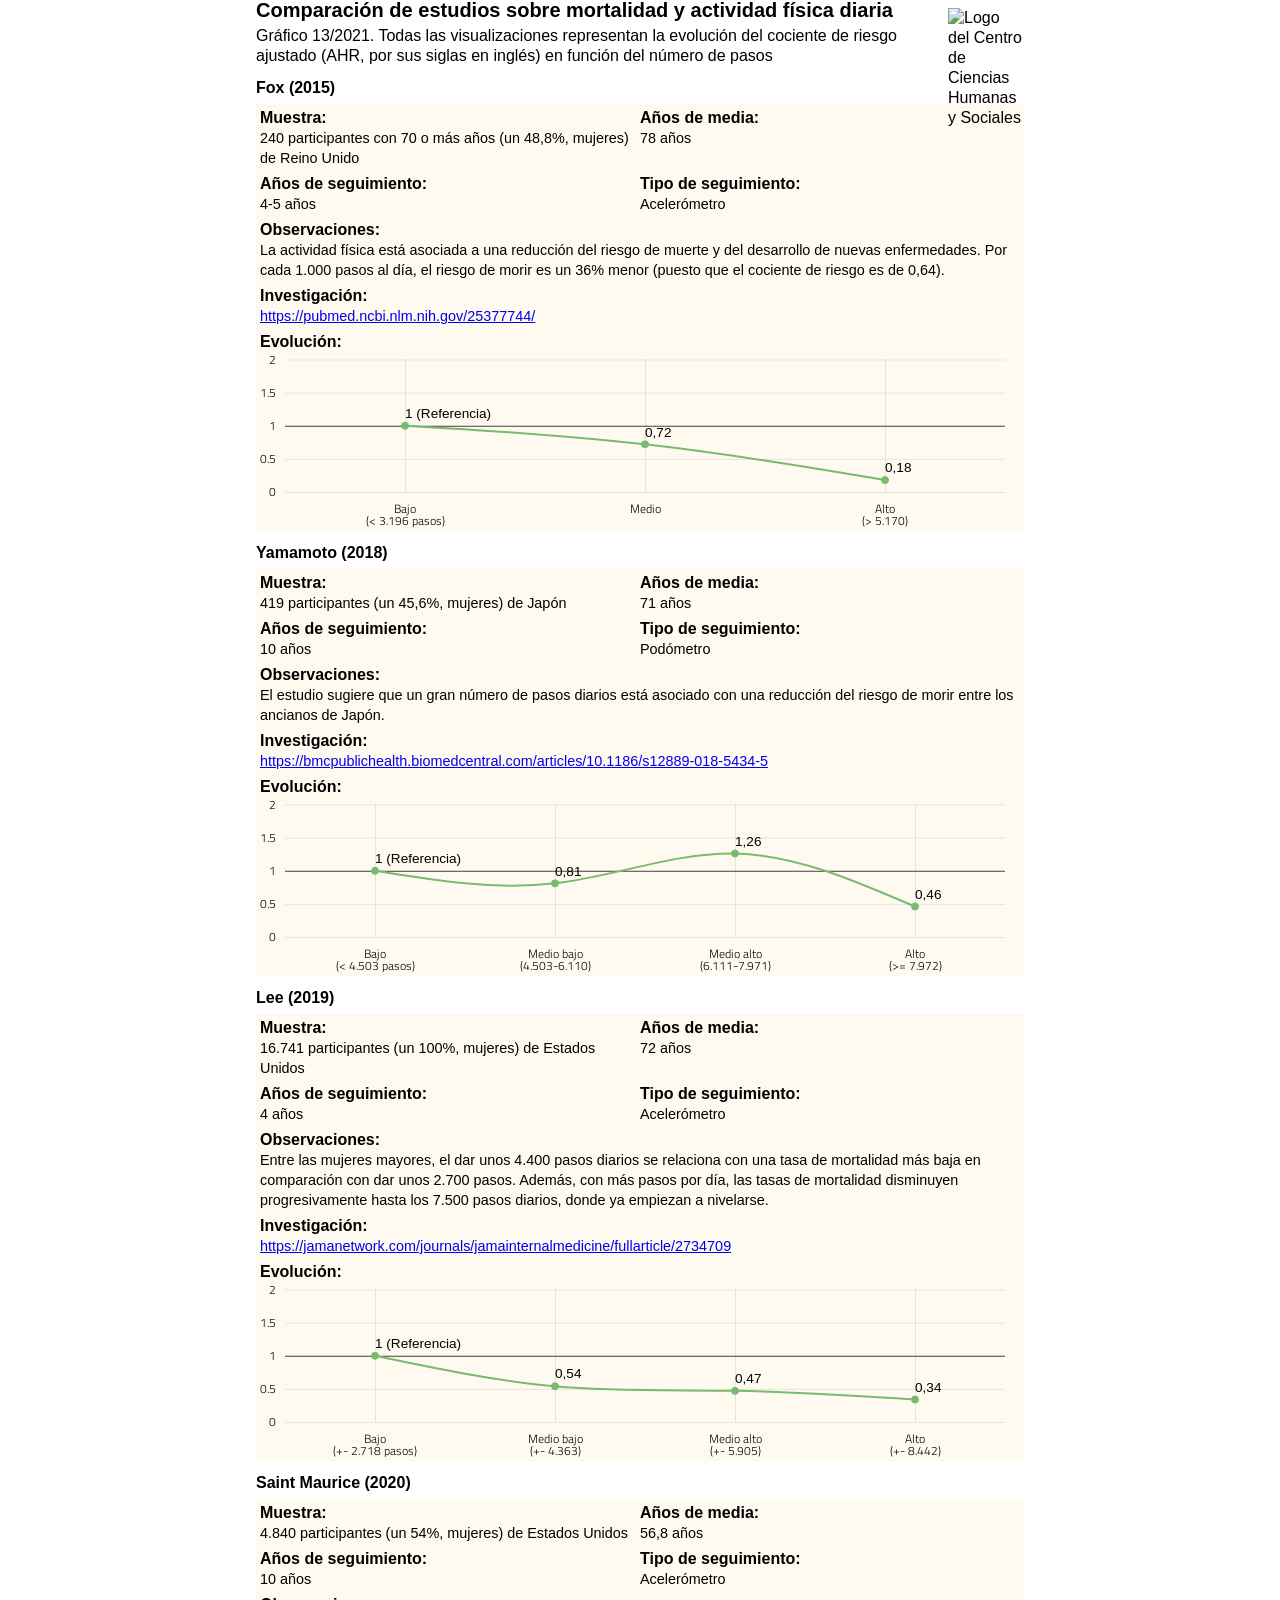
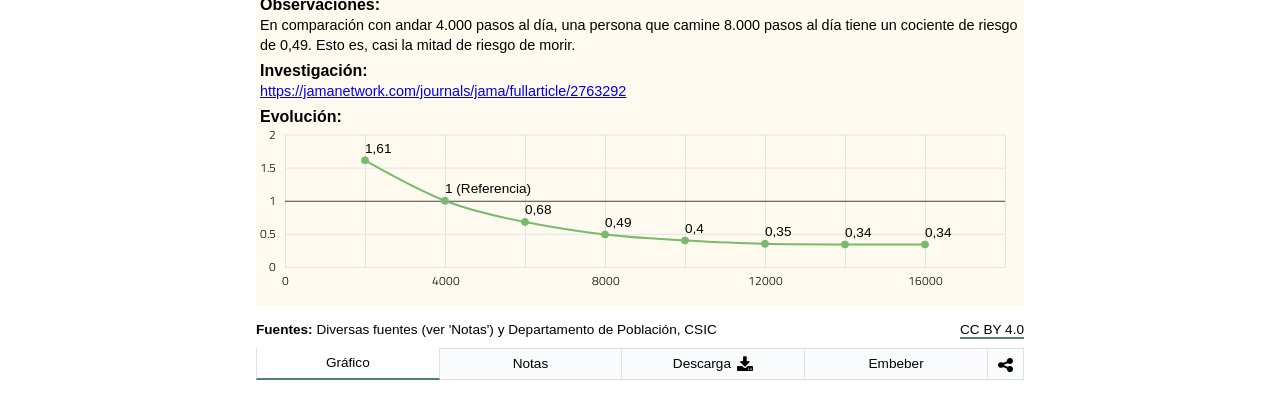
==== docs/index.html @ 971fc141 "Nuevos datos insertados" ====
<!DOCTYPE html><html lang=en><head><meta charset=UTF-8><meta name=viewport content="width=device-width,initial-scale=1,maximum-scale=1"><title>Comparación de estudios sobre mortalidad y actividad física diaria</title><meta name=mrf-extractable content=false><meta property=og:image content=""><meta property=og:title content="Comparación de estudios sobre mortalidad y actividad física diaria"><meta property=og:description content="Comparación de estudios sobre mortalidad y actividad física diaria"><meta property=og:image content=https://raw.githubusercontent.com/CarlosMunozDiaz/mortalidad-daily-steps/main/pre/cchs.png><link rel=stylesheet href=https://cdnjs.cloudflare.com/ajax/libs/font-awesome/4.7.0/css/font-awesome.min.css><link rel=stylesheet href="https://fonts.googleapis.com/css?family=Titillium+Web%3A300%2C300italic%2C400%2C400italic%2C500%2C700%2C700italic&#038;subset=latin&#038;ver=5.8" media=all><link href=main.5080b0849c0af74d2e98.css rel=stylesheet></head><body><div class=container><div class=main><section class="content b-chart active" id=chartBlock><div class=b-title><h1 class=title>Comparación de estudios sobre mortalidad y actividad física diaria</h1><h2 class=subtitle>Gráfico 13/2021. Todas las visualizaciones representan la evolución del cociente de riesgo ajustado (AHR, por sus siglas en inglés) en función del número de pasos</h2></div><div class=chart><div class=b-study><h2 class=b-study__title>Fox (2015)</h2><div class=b-study__table><div class=table--two-columns><div class=table--column><h2 class=table--column__title>Muestra:</h2><p class=table--column__text>240 participantes con 70 o más años (un 48,8%, mujeres) de Reino Unido</p></div><div class=table--column><h2 class=table--column__title>Años de media:</h2><p class=table--column__text>78 años</p></div></div><div class=table--two-columns><div class=table--column><h2 class=table--column__title>Años de seguimiento:</h2><p class=table--column__text>4-5 años</p></div><div class=table--column><h2 class=table--column__title>Tipo de seguimiento:</h2><p class=table--column__text>Acelerómetro</p></div></div><div class=table--one-column><h2 class=table--column__title>Observaciones:</h2><p class=table--column__text>La actividad física está asociada a una reducción del riesgo de muerte y del desarrollo de nuevas enfermedades. Por cada 1.000 pasos al día, el riesgo de morir es un 36% menor (puesto que el cociente de riesgo es de 0,64).</p></div><div class=table--one-column><h2 class=table--column__title>Investigación:</h2><p class=table--column__text><a href=https://pubmed.ncbi.nlm.nih.gov/25377744/ target=_blank>https://pubmed.ncbi.nlm.nih.gov/25377744/</a></p></div><div class=table--one-column><h2 class=table--column__title>Evolución:</h2><div class=b-study__viz id=viz_fox></div></div></div></div><div class=b-study><h2 class=b-study__title>Yamamoto (2018)</h2><div class=b-study__table><div class=table--two-columns><div class=table--column><h2 class=table--column__title>Muestra:</h2><p class=table--column__text>419 participantes (un 45,6%, mujeres) de Japón</p></div><div class=table--column><h2 class=table--column__title>Años de media:</h2><p class=table--column__text>71 años</p></div></div><div class=table--two-columns><div class=table--column><h2 class=table--column__title>Años de seguimiento:</h2><p class=table--column__text>10 años</p></div><div class=table--column><h2 class=table--column__title>Tipo de seguimiento:</h2><p class=table--column__text>Podómetro</p></div></div><div class=table--one-column><h2 class=table--column__title>Observaciones:</h2><p class=table--column__text>El estudio sugiere que un gran número de pasos diarios está asociado con una reducción del riesgo de morir entre los ancianos de Japón.</p></div><div class=table--one-column><h2 class=table--column__title>Investigación:</h2><p class=table--column__text><a href=https://bmcpublichealth.biomedcentral.com/articles/10.1186/s12889-018-5434-5 target=_blank>https://bmcpublichealth.biomedcentral.com/articles/10.1186/s12889-018-5434-5</a></p></div><div class=table--one-column><h2 class=table--column__title>Evolución:</h2><div class=b-study__viz id=viz_yamamoto></div></div></div></div><div class=b-study><h2 class=b-study__title>Lee (2019)</h2><div class=b-study__table><div class=table--two-columns><div class=table--column><h2 class=table--column__title>Muestra:</h2><p class=table--column__text>16.741 participantes (un 100%, mujeres) de Estados Unidos</p></div><div class=table--column><h2 class=table--column__title>Años de media:</h2><p class=table--column__text>72 años</p></div></div><div class=table--two-columns><div class=table--column><h2 class=table--column__title>Años de seguimiento:</h2><p class=table--column__text>4 años</p></div><div class=table--column><h2 class=table--column__title>Tipo de seguimiento:</h2><p class=table--column__text>Acelerómetro</p></div></div><div class=table--one-column><h2 class=table--column__title>Observaciones:</h2><p class=table--column__text>Entre las mujeres mayores, el dar unos 4.400 pasos diarios se relaciona con una tasa de mortalidad más baja en comparación con dar unos 2.700 pasos. Además, con más pasos por día, las tasas de mortalidad disminuyen progresivamente hasta los 7.500 pasos diarios, donde ya empiezan a nivelarse.</p></div><div class=table--one-column><h2 class=table--column__title>Investigación:</h2><p class=table--column__text><a href=https://jamanetwork.com/journals/jamainternalmedicine/fullarticle/2734709 target=_blank>https://jamanetwork.com/journals/jamainternalmedicine/fullarticle/2734709</a></p></div><div class=table--one-column><h2 class=table--column__title>Evolución:</h2><div class=b-study__viz id=viz_lee></div></div></div></div><div class=b-study><h2 class=b-study__title>Saint Maurice (2020)</h2><div class=b-study__table><div class=table--two-columns><div class=table--column><h2 class=table--column__title>Muestra:</h2><p class=table--column__text>4.840 participantes (un 54%, mujeres) de Estados Unidos</p></div><div class=table--column><h2 class=table--column__title>Años de media:</h2><p class=table--column__text>56,8 años</p></div></div><div class=table--two-columns><div class=table--column><h2 class=table--column__title>Años de seguimiento:</h2><p class=table--column__text>10 años</p></div><div class=table--column><h2 class=table--column__title>Tipo de seguimiento:</h2><p class=table--column__text>Acelerómetro</p></div></div><div class=table--one-column><h2 class=table--column__title>Observaciones:</h2><p class=table--column__text>En comparación con andar 4.000 pasos al día, una persona que camine 8.000 pasos al día tiene un cociente de riesgo de 0,49. Esto es, casi la mitad de riesgo de morir.</p></div><div class=table--one-column><h2 class=table--column__title>Investigación:</h2><p class=table--column__text><a href=https://jamanetwork.com/journals/jama/fullarticle/2763292 target=_blank>https://jamanetwork.com/journals/jama/fullarticle/2763292</a></p></div><div class=table--one-column><h2 class=table--column__title>Evolución:</h2><div class=b-study__viz id=viz_maurice></div></div></div></div></div><div class=chart__footer><div class=chart__source><p class=chart__source--data><span>Fuentes: </span>Diversas fuentes (ver 'Notas') y Departamento de Población, CSIC</p><p class=chart__source--copyright><a class=link href=https://creativecommons.org/licenses/by/4.0/deed.en_US target=_blank>CC BY 4.0</a></p></div></div><div class=logo><img src=https://raw.githubusercontent.com/CarlosMunozDiazCSIC/mortalidad-daily-steps/main/pre/cchs.png alt="Logo del Centro de Ciencias Humanas y Sociales" width=100% height=100%></div></section><section class="content b-notes"><div class=b-title><h1 class=title>Notas adicionales al gráfico</h1></div><p class=text__paragraph>Párrafo 1 en Notas</p><p class=text__paragraph>Párrafo 2 en Notas</p></section><section class="content b-data"><div class=b-title><h1 class=title>Repositorio de código, de datos y posibilidad de descarga como imagen estática</h1></div><p class=text__header>Descarga de datos</p><p class=text__paragraph>Los datos procesados en esta visualización los puede encontrar en <a class=link href=https://github.com/CarlosMunozDiaz/mortalidad-daily-steps target=_blank>este repositorio de Github</a>.</p><p class=text__paragraph>Si desea descargarlos, puede hacerlo desde <a class=link href=https://github.com/CarlosMunozDiaz/mortalidad-daily-steps/main/data/ target=_blank>aquí</a>.</p><p class=text__header>Descargar como PNG</p><p class=text__paragraph>También puede descargar el gráfico como una imagen .png haciendo click <button class=btn_share id=pngImage>aquí</button></p><p class=text__paragraph>El gráfico se descargará con los últimos filtros que haya utilizado.</p><p class=text__paragraph>Es conveniente advertir que, tras hacer una modificación de filtros, debe esperar unos segundos (entre 10 y 15) para que se renderice correctamente el bloque y pueda descargar la imagen de forma satisfactoria.</p></section><section class="content b-iframes"><div class=b-title><h1 class=title>Uso del iframe en sitios web</h1></div><p class=text__header>Embeber iframe con alto dinámico</p><p class=text__paragraph>A la hora de utilizar la visualización dentro de un iframe y poder visualizarla de forma responsiva, este desarrollo se sirve de la librería <a class=link href=http://blog.apps.npr.org/pym.js/ target=_blank>Pym.js</a>, que modifica de forma dinámica la altura de los iframes.</p><p class=text__paragraph>Si su sitio web acepta el uso de librerías de terceros, como es el caso de Pym.js, y desea disponer la opción responsiva de esta visualización, copie el siguiente código:</p><textarea class=text__iframe disabled=""><div id=viz_cchs_x_2021></div><script src=https://pym.nprapps.org/pym.v1.min.js></script><script>let pymParent=new pym.Parent("viz_cchs_x_2021","https://github.com/CarlosMunozDiaz/mortalidad-daily-steps",{})</script></textarea><p class=text__header>Embeber iframe con alto fijo</p><p class=text__paragraph>Aunque el siguiente iframe tiene una altura fija -680px-, el gráfico se ve correctamente en todos los dispositivos ya que siempre se ajusta al alto disponible que dejan otros elementos como títulos, selectores, botones o leyenda.</p><p class=text__paragraph>Si desea integrar esta visualización en su propia página, puede hacerlo copiando el siguiente código:</p><textarea class=text__iframe disabled=""><iframe src="https://CarlosMunozDiaz/mortalidad-daily-steps/?iframe=fijo" style=height:680px;width:100% title="Visualización sobre esperanza de vida a los 65 años"></iframe></textarea></section><section class="content b-rrss"><div class=b-title><h1 class=title>Compartir en redes sociales</h1></div><p class=text__paragraph>Existe la posibilidad de compartir la visualización a través de las redes sociales. Puede hacerlo clicando en alguno de los siguientes iconos:</p><div class=rrss><a href=# class="fa fa-facebook" id=shareFB target=_blank></a> <a href=# class="fa fa-twitter" id=shareTW data-text="Comparación de estudios sobre mortalidad y actividad física diaria" target=_blank></a> <a href=# class="fa fa-linkedin" id=shareLK data-text="Comparación de estudios sobre mortalidad y actividad física diaria" target=_blank></a> <a href=# class="fa fa-whatsapp" id=shareWA data-text="Comparación de estudios sobre mortalidad y actividad física diaria" target=_blank></a></div></section></div><nav class=tabs><ul class=l-tabs><li class="tab active" data-target=b-chart>Gráfico</li><li class=tab data-target=b-notes>Notas</li><li class=tab data-target=b-data>Descarga&nbsp;<i class="fa fa--share fa-download"></i></li><li class=tab data-target=b-iframes>Embeber</li><li class="tab tab--rrss" data-target=b-rrss><i class="fa fa--share fa-share-alt"></i></li></ul></nav><div class=chart__tooltip id=tooltip><p class=chart__tooltip--title></p><p class=chart__tooltip--text></p></div></div><script src=https://pym.nprapps.org/pym.v1.min.js></script><script>var pymChild=new pym.Child</script><script src=main.ad539d790fe89184ec8c.js></script></body></html>
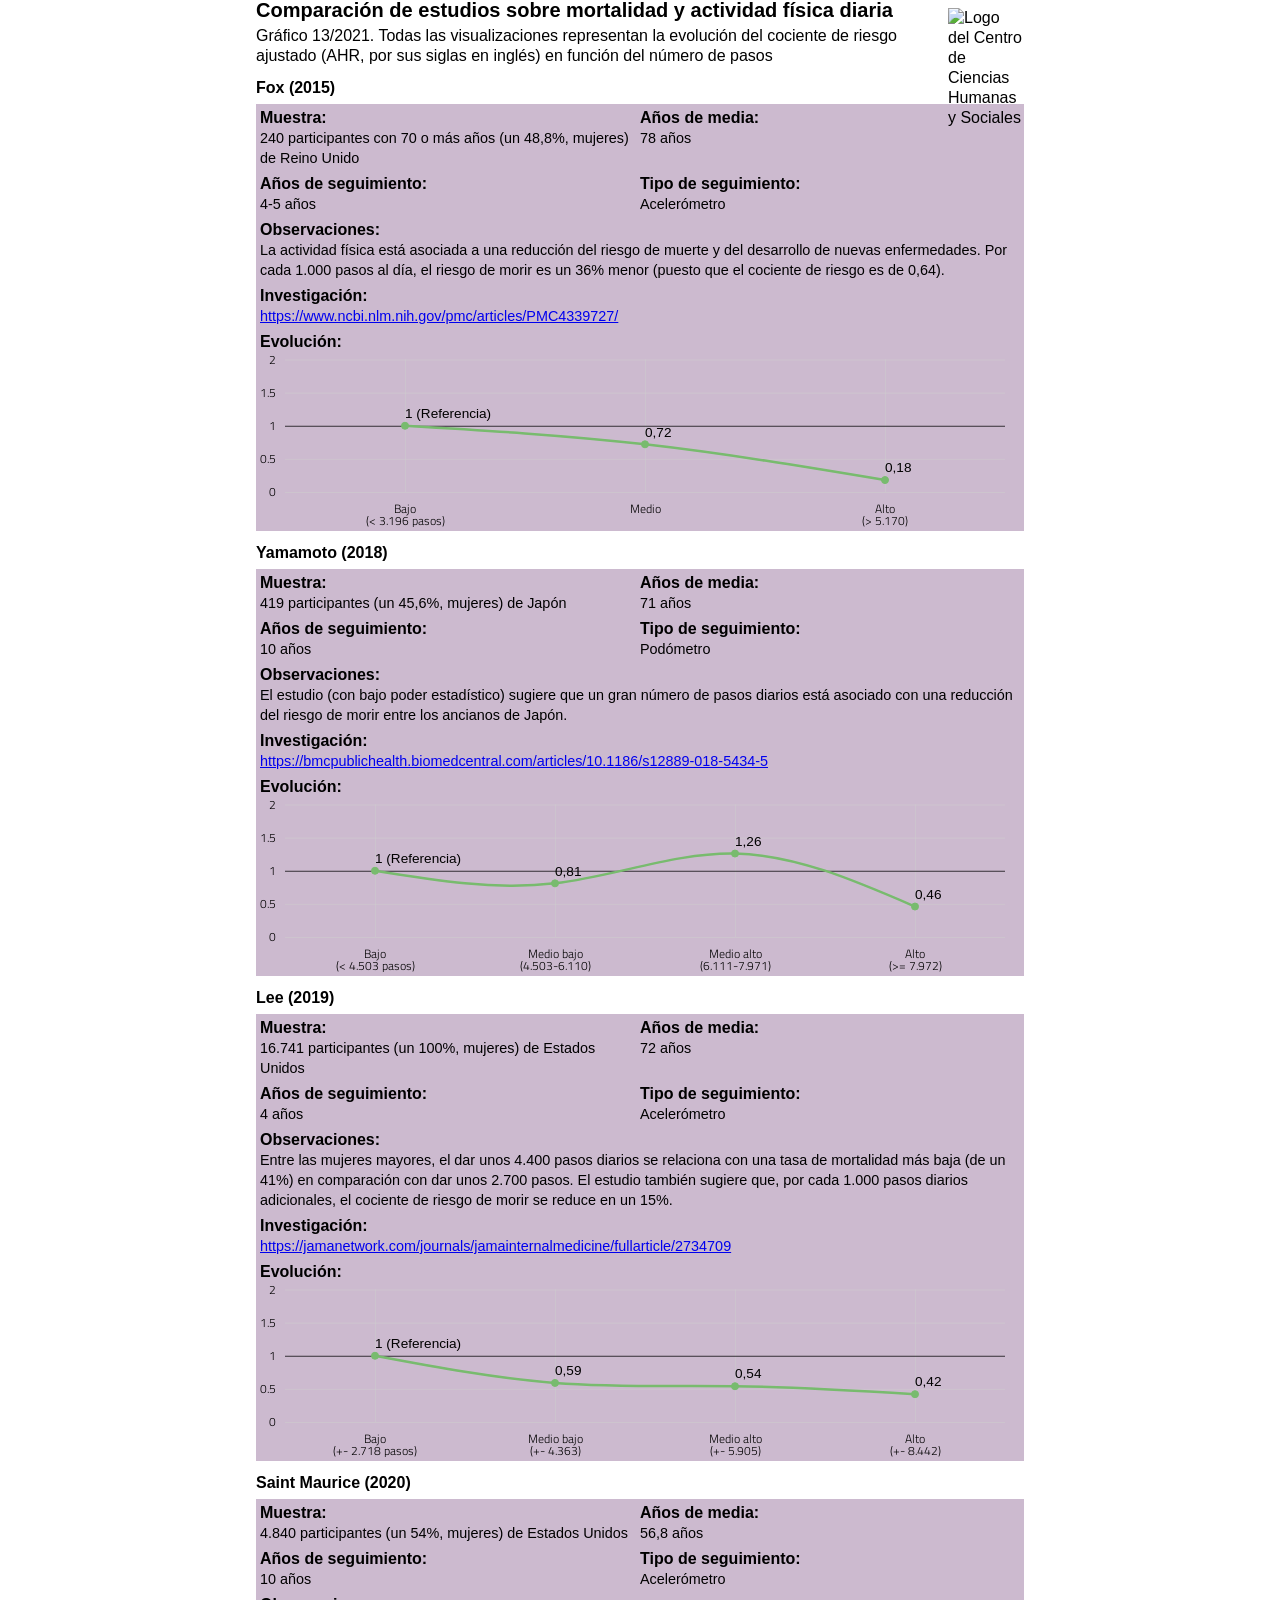
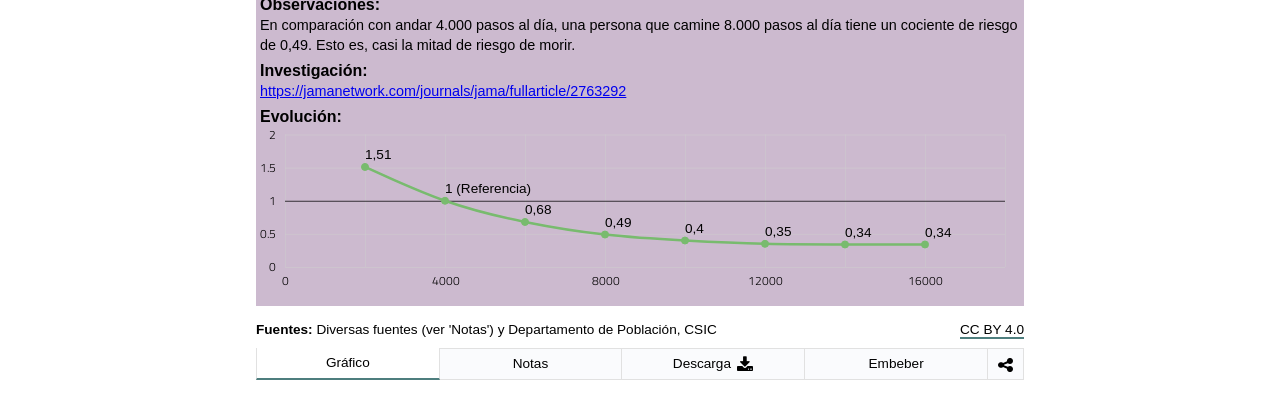
==== commit a7c5ffbd: "Modificaciones tras revisión" ====
--- a/docs/index.html
+++ b/docs/index.html
@@ -1 +1 @@
-<!DOCTYPE html><html lang=en><head><meta charset=UTF-8><meta name=viewport content="width=device-width,initial-scale=1,maximum-scale=1"><title>Comparación de estudios sobre mortalidad y actividad física diaria</title><meta name=mrf-extractable content=false><meta property=og:image content=""><meta property=og:title content="Comparación de estudios sobre mortalidad y actividad física diaria"><meta property=og:description content="Comparación de estudios sobre mortalidad y actividad física diaria"><meta property=og:image content=https://raw.githubusercontent.com/CarlosMunozDiaz/mortalidad-daily-steps/main/pre/cchs.png><link rel=stylesheet href=https://cdnjs.cloudflare.com/ajax/libs/font-awesome/4.7.0/css/font-awesome.min.css><link rel=stylesheet href="https://fonts.googleapis.com/css?family=Titillium+Web%3A300%2C300italic%2C400%2C400italic%2C500%2C700%2C700italic&#038;subset=latin&#038;ver=5.8" media=all><link href=main.5080b0849c0af74d2e98.css rel=stylesheet></head><body><div class=container><div class=main><section class="content b-chart active" id=chartBlock><div class=b-title><h1 class=title>Comparación de estudios sobre mortalidad y actividad física diaria</h1><h2 class=subtitle>Gráfico 13/2021. Todas las visualizaciones representan la evolución del cociente de riesgo ajustado (AHR, por sus siglas en inglés) en función del número de pasos</h2></div><div class=chart><div class=b-study><h2 class=b-study__title>Fox (2015)</h2><div class=b-study__table><div class=table--two-columns><div class=table--column><h2 class=table--column__title>Muestra:</h2><p class=table--column__text>240 participantes con 70 o más años (un 48,8%, mujeres) de Reino Unido</p></div><div class=table--column><h2 class=table--column__title>Años de media:</h2><p class=table--column__text>78 años</p></div></div><div class=table--two-columns><div class=table--column><h2 class=table--column__title>Años de seguimiento:</h2><p class=table--column__text>4-5 años</p></div><div class=table--column><h2 class=table--column__title>Tipo de seguimiento:</h2><p class=table--column__text>Acelerómetro</p></div></div><div class=table--one-column><h2 class=table--column__title>Observaciones:</h2><p class=table--column__text>La actividad física está asociada a una reducción del riesgo de muerte y del desarrollo de nuevas enfermedades. Por cada 1.000 pasos al día, el riesgo de morir es un 36% menor (puesto que el cociente de riesgo es de 0,64).</p></div><div class=table--one-column><h2 class=table--column__title>Investigación:</h2><p class=table--column__text><a href=https://pubmed.ncbi.nlm.nih.gov/25377744/ target=_blank>https://pubmed.ncbi.nlm.nih.gov/25377744/</a></p></div><div class=table--one-column><h2 class=table--column__title>Evolución:</h2><div class=b-study__viz id=viz_fox></div></div></div></div><div class=b-study><h2 class=b-study__title>Yamamoto (2018)</h2><div class=b-study__table><div class=table--two-columns><div class=table--column><h2 class=table--column__title>Muestra:</h2><p class=table--column__text>419 participantes (un 45,6%, mujeres) de Japón</p></div><div class=table--column><h2 class=table--column__title>Años de media:</h2><p class=table--column__text>71 años</p></div></div><div class=table--two-columns><div class=table--column><h2 class=table--column__title>Años de seguimiento:</h2><p class=table--column__text>10 años</p></div><div class=table--column><h2 class=table--column__title>Tipo de seguimiento:</h2><p class=table--column__text>Podómetro</p></div></div><div class=table--one-column><h2 class=table--column__title>Observaciones:</h2><p class=table--column__text>El estudio sugiere que un gran número de pasos diarios está asociado con una reducción del riesgo de morir entre los ancianos de Japón.</p></div><div class=table--one-column><h2 class=table--column__title>Investigación:</h2><p class=table--column__text><a href=https://bmcpublichealth.biomedcentral.com/articles/10.1186/s12889-018-5434-5 target=_blank>https://bmcpublichealth.biomedcentral.com/articles/10.1186/s12889-018-5434-5</a></p></div><div class=table--one-column><h2 class=table--column__title>Evolución:</h2><div class=b-study__viz id=viz_yamamoto></div></div></div></div><div class=b-study><h2 class=b-study__title>Lee (2019)</h2><div class=b-study__table><div class=table--two-columns><div class=table--column><h2 class=table--column__title>Muestra:</h2><p class=table--column__text>16.741 participantes (un 100%, mujeres) de Estados Unidos</p></div><div class=table--column><h2 class=table--column__title>Años de media:</h2><p class=table--column__text>72 años</p></div></div><div class=table--two-columns><div class=table--column><h2 class=table--column__title>Años de seguimiento:</h2><p class=table--column__text>4 años</p></div><div class=table--column><h2 class=table--column__title>Tipo de seguimiento:</h2><p class=table--column__text>Acelerómetro</p></div></div><div class=table--one-column><h2 class=table--column__title>Observaciones:</h2><p class=table--column__text>Entre las mujeres mayores, el dar unos 4.400 pasos diarios se relaciona con una tasa de mortalidad más baja en comparación con dar unos 2.700 pasos. Además, con más pasos por día, las tasas de mortalidad disminuyen progresivamente hasta los 7.500 pasos diarios, donde ya empiezan a nivelarse.</p></div><div class=table--one-column><h2 class=table--column__title>Investigación:</h2><p class=table--column__text><a href=https://jamanetwork.com/journals/jamainternalmedicine/fullarticle/2734709 target=_blank>https://jamanetwork.com/journals/jamainternalmedicine/fullarticle/2734709</a></p></div><div class=table--one-column><h2 class=table--column__title>Evolución:</h2><div class=b-study__viz id=viz_lee></div></div></div></div><div class=b-study><h2 class=b-study__title>Saint Maurice (2020)</h2><div class=b-study__table><div class=table--two-columns><div class=table--column><h2 class=table--column__title>Muestra:</h2><p class=table--column__text>4.840 participantes (un 54%, mujeres) de Estados Unidos</p></div><div class=table--column><h2 class=table--column__title>Años de media:</h2><p class=table--column__text>56,8 años</p></div></div><div class=table--two-columns><div class=table--column><h2 class=table--column__title>Años de seguimiento:</h2><p class=table--column__text>10 años</p></div><div class=table--column><h2 class=table--column__title>Tipo de seguimiento:</h2><p class=table--column__text>Acelerómetro</p></div></div><div class=table--one-column><h2 class=table--column__title>Observaciones:</h2><p class=table--column__text>En comparación con andar 4.000 pasos al día, una persona que camine 8.000 pasos al día tiene un cociente de riesgo de 0,49. Esto es, casi la mitad de riesgo de morir.</p></div><div class=table--one-column><h2 class=table--column__title>Investigación:</h2><p class=table--column__text><a href=https://jamanetwork.com/journals/jama/fullarticle/2763292 target=_blank>https://jamanetwork.com/journals/jama/fullarticle/2763292</a></p></div><div class=table--one-column><h2 class=table--column__title>Evolución:</h2><div class=b-study__viz id=viz_maurice></div></div></div></div></div><div class=chart__footer><div class=chart__source><p class=chart__source--data><span>Fuentes: </span>Diversas fuentes (ver 'Notas') y Departamento de Población, CSIC</p><p class=chart__source--copyright><a class=link href=https://creativecommons.org/licenses/by/4.0/deed.en_US target=_blank>CC BY 4.0</a></p></div></div><div class=logo><img src=https://raw.githubusercontent.com/CarlosMunozDiazCSIC/mortalidad-daily-steps/main/pre/cchs.png alt="Logo del Centro de Ciencias Humanas y Sociales" width=100% height=100%></div></section><section class="content b-notes"><div class=b-title><h1 class=title>Notas adicionales al gráfico</h1></div><p class=text__paragraph>Párrafo 1 en Notas</p><p class=text__paragraph>Párrafo 2 en Notas</p></section><section class="content b-data"><div class=b-title><h1 class=title>Repositorio de código, de datos y posibilidad de descarga como imagen estática</h1></div><p class=text__header>Descarga de datos</p><p class=text__paragraph>Los datos procesados en esta visualización los puede encontrar en <a class=link href=https://github.com/CarlosMunozDiaz/mortalidad-daily-steps target=_blank>este repositorio de Github</a>.</p><p class=text__paragraph>Si desea descargarlos, puede hacerlo desde <a class=link href=https://github.com/CarlosMunozDiaz/mortalidad-daily-steps/main/data/ target=_blank>aquí</a>.</p><p class=text__header>Descargar como PNG</p><p class=text__paragraph>También puede descargar el gráfico como una imagen .png haciendo click <button class=btn_share id=pngImage>aquí</button></p><p class=text__paragraph>El gráfico se descargará con los últimos filtros que haya utilizado.</p><p class=text__paragraph>Es conveniente advertir que, tras hacer una modificación de filtros, debe esperar unos segundos (entre 10 y 15) para que se renderice correctamente el bloque y pueda descargar la imagen de forma satisfactoria.</p></section><section class="content b-iframes"><div class=b-title><h1 class=title>Uso del iframe en sitios web</h1></div><p class=text__header>Embeber iframe con alto dinámico</p><p class=text__paragraph>A la hora de utilizar la visualización dentro de un iframe y poder visualizarla de forma responsiva, este desarrollo se sirve de la librería <a class=link href=http://blog.apps.npr.org/pym.js/ target=_blank>Pym.js</a>, que modifica de forma dinámica la altura de los iframes.</p><p class=text__paragraph>Si su sitio web acepta el uso de librerías de terceros, como es el caso de Pym.js, y desea disponer la opción responsiva de esta visualización, copie el siguiente código:</p><textarea class=text__iframe disabled=""><div id=viz_cchs_x_2021></div><script src=https://pym.nprapps.org/pym.v1.min.js></script><script>let pymParent=new pym.Parent("viz_cchs_x_2021","https://github.com/CarlosMunozDiaz/mortalidad-daily-steps",{})</script></textarea><p class=text__header>Embeber iframe con alto fijo</p><p class=text__paragraph>Aunque el siguiente iframe tiene una altura fija -680px-, el gráfico se ve correctamente en todos los dispositivos ya que siempre se ajusta al alto disponible que dejan otros elementos como títulos, selectores, botones o leyenda.</p><p class=text__paragraph>Si desea integrar esta visualización en su propia página, puede hacerlo copiando el siguiente código:</p><textarea class=text__iframe disabled=""><iframe src="https://CarlosMunozDiaz/mortalidad-daily-steps/?iframe=fijo" style=height:680px;width:100% title="Visualización sobre esperanza de vida a los 65 años"></iframe></textarea></section><section class="content b-rrss"><div class=b-title><h1 class=title>Compartir en redes sociales</h1></div><p class=text__paragraph>Existe la posibilidad de compartir la visualización a través de las redes sociales. Puede hacerlo clicando en alguno de los siguientes iconos:</p><div class=rrss><a href=# class="fa fa-facebook" id=shareFB target=_blank></a> <a href=# class="fa fa-twitter" id=shareTW data-text="Comparación de estudios sobre mortalidad y actividad física diaria" target=_blank></a> <a href=# class="fa fa-linkedin" id=shareLK data-text="Comparación de estudios sobre mortalidad y actividad física diaria" target=_blank></a> <a href=# class="fa fa-whatsapp" id=shareWA data-text="Comparación de estudios sobre mortalidad y actividad física diaria" target=_blank></a></div></section></div><nav class=tabs><ul class=l-tabs><li class="tab active" data-target=b-chart>Gráfico</li><li class=tab data-target=b-notes>Notas</li><li class=tab data-target=b-data>Descarga&nbsp;<i class="fa fa--share fa-download"></i></li><li class=tab data-target=b-iframes>Embeber</li><li class="tab tab--rrss" data-target=b-rrss><i class="fa fa--share fa-share-alt"></i></li></ul></nav><div class=chart__tooltip id=tooltip><p class=chart__tooltip--title></p><p class=chart__tooltip--text></p></div></div><script src=https://pym.nprapps.org/pym.v1.min.js></script><script>var pymChild=new pym.Child</script><script src=main.ad539d790fe89184ec8c.js></script></body></html>+<!DOCTYPE html><html lang=en><head><meta charset=UTF-8><meta name=viewport content="width=device-width,initial-scale=1,maximum-scale=1"><title>Comparación de estudios sobre mortalidad y actividad física diaria</title><meta name=mrf-extractable content=false><meta property=og:image content=""><meta property=og:title content="Comparación de estudios sobre mortalidad y actividad física diaria"><meta property=og:description content="Comparación de estudios sobre mortalidad y actividad física diaria"><meta property=og:image content=https://raw.githubusercontent.com/CarlosMunozDiaz/mortalidad-daily-steps/main/pre/cchs.png><link rel=stylesheet href=https://cdnjs.cloudflare.com/ajax/libs/font-awesome/4.7.0/css/font-awesome.min.css><link rel=stylesheet href="https://fonts.googleapis.com/css?family=Titillium+Web%3A300%2C300italic%2C400%2C400italic%2C500%2C700%2C700italic&#038;subset=latin&#038;ver=5.8" media=all><link href=main.8b54545dcef54f68d432.css rel=stylesheet></head><body><div class=container><div class=main><section class="content b-chart active" id=chartBlock><div class=b-title><h1 class=title>Comparación de estudios sobre mortalidad y actividad física diaria</h1><h2 class=subtitle>Gráfico 13/2021. Todas las visualizaciones representan la evolución del cociente de riesgo ajustado (AHR, por sus siglas en inglés) en función del número de pasos</h2></div><div class=chart><div class=b-study><h2 class=b-study__title>Fox (2015)</h2><div class=b-study__table><div class=table--two-columns><div class=table--column><h2 class=table--column__title>Muestra:</h2><p class=table--column__text>240 participantes con 70 o más años (un 48,8%, mujeres) de Reino Unido</p></div><div class=table--column><h2 class=table--column__title>Años de media:</h2><p class=table--column__text>78 años</p></div></div><div class=table--two-columns><div class=table--column><h2 class=table--column__title>Años de seguimiento:</h2><p class=table--column__text>4-5 años</p></div><div class=table--column><h2 class=table--column__title>Tipo de seguimiento:</h2><p class=table--column__text>Acelerómetro</p></div></div><div class=table--one-column><h2 class=table--column__title>Observaciones:</h2><p class=table--column__text>La actividad física está asociada a una reducción del riesgo de muerte y del desarrollo de nuevas enfermedades. Por cada 1.000 pasos al día, el riesgo de morir es un 36% menor (puesto que el cociente de riesgo es de 0,64).</p></div><div class=table--one-column><h2 class=table--column__title>Investigación:</h2><p class=table--column__text><a href=https://www.ncbi.nlm.nih.gov/pmc/articles/PMC4339727/ target=_blank>https://www.ncbi.nlm.nih.gov/pmc/articles/PMC4339727/</a></p></div><div class=table--one-column><h2 class=table--column__title>Evolución:</h2><div class=b-study__viz id=viz_fox></div></div></div></div><div class=b-study><h2 class=b-study__title>Yamamoto (2018)</h2><div class=b-study__table><div class=table--two-columns><div class=table--column><h2 class=table--column__title>Muestra:</h2><p class=table--column__text>419 participantes (un 45,6%, mujeres) de Japón</p></div><div class=table--column><h2 class=table--column__title>Años de media:</h2><p class=table--column__text>71 años</p></div></div><div class=table--two-columns><div class=table--column><h2 class=table--column__title>Años de seguimiento:</h2><p class=table--column__text>10 años</p></div><div class=table--column><h2 class=table--column__title>Tipo de seguimiento:</h2><p class=table--column__text>Podómetro</p></div></div><div class=table--one-column><h2 class=table--column__title>Observaciones:</h2><p class=table--column__text>El estudio (con bajo poder estadístico) sugiere que un gran número de pasos diarios está asociado con una reducción del riesgo de morir entre los ancianos de Japón.</p></div><div class=table--one-column><h2 class=table--column__title>Investigación:</h2><p class=table--column__text><a href=https://bmcpublichealth.biomedcentral.com/articles/10.1186/s12889-018-5434-5 target=_blank>https://bmcpublichealth.biomedcentral.com/articles/10.1186/s12889-018-5434-5</a></p></div><div class=table--one-column><h2 class=table--column__title>Evolución:</h2><div class=b-study__viz id=viz_yamamoto></div></div></div></div><div class=b-study><h2 class=b-study__title>Lee (2019)</h2><div class=b-study__table><div class=table--two-columns><div class=table--column><h2 class=table--column__title>Muestra:</h2><p class=table--column__text>16.741 participantes (un 100%, mujeres) de Estados Unidos</p></div><div class=table--column><h2 class=table--column__title>Años de media:</h2><p class=table--column__text>72 años</p></div></div><div class=table--two-columns><div class=table--column><h2 class=table--column__title>Años de seguimiento:</h2><p class=table--column__text>4 años</p></div><div class=table--column><h2 class=table--column__title>Tipo de seguimiento:</h2><p class=table--column__text>Acelerómetro</p></div></div><div class=table--one-column><h2 class=table--column__title>Observaciones:</h2><p class=table--column__text>Entre las mujeres mayores, el dar unos 4.400 pasos diarios se relaciona con una tasa de mortalidad más baja (de un 41%) en comparación con dar unos 2.700 pasos. El estudio también sugiere que, por cada 1.000 pasos diarios adicionales, el cociente de riesgo de morir se reduce en un 15%.</p></div><div class=table--one-column><h2 class=table--column__title>Investigación:</h2><p class=table--column__text><a href=https://jamanetwork.com/journals/jamainternalmedicine/fullarticle/2734709 target=_blank>https://jamanetwork.com/journals/jamainternalmedicine/fullarticle/2734709</a></p></div><div class=table--one-column><h2 class=table--column__title>Evolución:</h2><div class=b-study__viz id=viz_lee></div></div></div></div><div class=b-study><h2 class=b-study__title>Saint Maurice (2020)</h2><div class=b-study__table><div class=table--two-columns><div class=table--column><h2 class=table--column__title>Muestra:</h2><p class=table--column__text>4.840 participantes (un 54%, mujeres) de Estados Unidos</p></div><div class=table--column><h2 class=table--column__title>Años de media:</h2><p class=table--column__text>56,8 años</p></div></div><div class=table--two-columns><div class=table--column><h2 class=table--column__title>Años de seguimiento:</h2><p class=table--column__text>10 años</p></div><div class=table--column><h2 class=table--column__title>Tipo de seguimiento:</h2><p class=table--column__text>Acelerómetro</p></div></div><div class=table--one-column><h2 class=table--column__title>Observaciones:</h2><p class=table--column__text>En comparación con andar 4.000 pasos al día, una persona que camine 8.000 pasos al día tiene un cociente de riesgo de 0,49. Esto es, casi la mitad de riesgo de morir.</p></div><div class=table--one-column><h2 class=table--column__title>Investigación:</h2><p class=table--column__text><a href=https://jamanetwork.com/journals/jama/fullarticle/2763292 target=_blank>https://jamanetwork.com/journals/jama/fullarticle/2763292</a></p></div><div class=table--one-column><h2 class=table--column__title>Evolución:</h2><div class=b-study__viz id=viz_maurice></div></div></div></div></div><div class=chart__footer><div class=chart__source><p class=chart__source--data><span>Fuentes: </span>Diversas fuentes (ver 'Notas') y Departamento de Población, CSIC</p><p class=chart__source--copyright><a class=link href=https://creativecommons.org/licenses/by/4.0/deed.en_US target=_blank>CC BY 4.0</a></p></div></div><div class=logo><img src=https://raw.githubusercontent.com/CarlosMunozDiazCSIC/mortalidad-daily-steps/main/pre/cchs.png alt="Logo del Centro de Ciencias Humanas y Sociales" width=100% height=100%></div></section><section class="content b-notes"><div class=b-title><h1 class=title>Notas adicionales al gráfico</h1></div><p class=text__paragraph>Esta visualización muestra los datos de tres investigaciones que la publicación <i><a href=https://ijbnpa.biomedcentral.com/articles/10.1186/s12966-020-00978-9 target=_blank class=link>Systematic review of the prospective association of daily step counts with risk of mortality, cardiovascular disease and dysglycemia</a></i> considera de 'alta calidad' en lo que respecta a todas las causas de mortalidad. También se ha incluido un estudio reciente (Saint-Maurice, 2020) que cuenta con características similares a los otros tres estudios.</p><p class=text__paragraph>Los datos de los cocientes de riesgo ajustado (o AHR, por sus siglas en inglés) de cada investigación se pueden encontrar en las referencias de cada una de ellas. Si desea profundizar en estos datos o en los métodos y conclusiones de cada una de las investigaciones dispuestas, puede hacerlo a través de los enlaces dispuestos en el apartado 'Gráfico'.</p><p class=text__paragraph>Para los estudios de Fox (2015) y Yamamoto (2018), los datos se pueden encontrar en la Figura 2 de la publicación mencionada en el primer párrafo. Para el estudio de Lee (2019) se han utilizado los datos de su Modelo 2 (dispuesto en la Tabla 3) ya que es el modelo que utilizan los autores sacar sus conclusiones sobre las tendencias.</p><p class=text__paragraph>Por último, en Saint-Maurice (2020) se ha utilizado la información dispuesta en la tabla S3 del estudio.</p></section><section class="content b-data"><div class=b-title><h1 class=title>Repositorio de código, de datos y posibilidad de descarga como imagen estática</h1></div><p class=text__header>Descarga de datos</p><p class=text__paragraph>Los datos procesados en esta visualización los puede encontrar en <a class=link href=https://github.com/CarlosMunozDiaz/mortalidad-daily-steps target=_blank>este repositorio de Github</a>.</p><p class=text__paragraph>Si desea descargarlos, puede hacerlo desde <a class=link href=https://github.com/CarlosMunozDiaz/mortalidad-daily-steps/main/data/ target=_blank>aquí</a>.</p><p class=text__header>Descargar como PNG</p><p class=text__paragraph>También puede descargar el gráfico como una imagen .png haciendo click <button class=btn_share id=pngImage>aquí</button></p><p class=text__paragraph>El gráfico se descargará con los últimos filtros que haya utilizado.</p><p class=text__paragraph>Es conveniente advertir que, tras hacer una modificación de filtros, debe esperar unos segundos (entre 10 y 15) para que se renderice correctamente el bloque y pueda descargar la imagen de forma satisfactoria.</p></section><section class="content b-iframes"><div class=b-title><h1 class=title>Uso del iframe en sitios web</h1></div><p class=text__header>Embeber iframe con alto dinámico</p><p class=text__paragraph>A la hora de utilizar la visualización dentro de un iframe y poder visualizarla de forma responsiva, este desarrollo se sirve de la librería <a class=link href=http://blog.apps.npr.org/pym.js/ target=_blank>Pym.js</a>, que modifica de forma dinámica la altura de los iframes.</p><p class=text__paragraph>Si su sitio web acepta el uso de librerías de terceros, como es el caso de Pym.js, y desea disponer la opción responsiva de esta visualización, copie el siguiente código:</p><textarea class=text__iframe disabled=""><div id=viz_cchs_x_2021></div><script src=https://pym.nprapps.org/pym.v1.min.js></script><script>let pymParent=new pym.Parent("viz_cchs_x_2021","https://github.com/CarlosMunozDiaz/mortalidad-daily-steps",{})</script></textarea><p class=text__header>Embeber iframe con alto fijo</p><p class=text__paragraph>Aunque el siguiente iframe tiene una altura fija -680px-, el gráfico se ve correctamente en todos los dispositivos ya que siempre se ajusta al alto disponible que dejan otros elementos como títulos, selectores, botones o leyenda.</p><p class=text__paragraph>Si desea integrar esta visualización en su propia página, puede hacerlo copiando el siguiente código:</p><textarea class=text__iframe disabled=""><iframe src="https://CarlosMunozDiaz/mortalidad-daily-steps/?iframe=fijo" style=height:680px;width:100% title="Visualización sobre esperanza de vida a los 65 años"></iframe></textarea></section><section class="content b-rrss"><div class=b-title><h1 class=title>Compartir en redes sociales</h1></div><p class=text__paragraph>Existe la posibilidad de compartir la visualización a través de las redes sociales. Puede hacerlo clicando en alguno de los siguientes iconos:</p><div class=rrss><a href=# class="fa fa-facebook" id=shareFB target=_blank></a> <a href=# class="fa fa-twitter" id=shareTW data-text="Comparación de estudios sobre mortalidad y actividad física diaria" target=_blank></a> <a href=# class="fa fa-linkedin" id=shareLK data-text="Comparación de estudios sobre mortalidad y actividad física diaria" target=_blank></a> <a href=# class="fa fa-whatsapp" id=shareWA data-text="Comparación de estudios sobre mortalidad y actividad física diaria" target=_blank></a></div></section></div><nav class=tabs><ul class=l-tabs><li class="tab active" data-target=b-chart>Gráfico</li><li class=tab data-target=b-notes>Notas</li><li class=tab data-target=b-data>Descarga&nbsp;<i class="fa fa--share fa-download"></i></li><li class=tab data-target=b-iframes>Embeber</li><li class="tab tab--rrss" data-target=b-rrss><i class="fa fa--share fa-share-alt"></i></li></ul></nav><div class=chart__tooltip id=tooltip><p class=chart__tooltip--title></p><p class=chart__tooltip--text></p></div></div><script src=https://pym.nprapps.org/pym.v1.min.js></script><script>var pymChild=new pym.Child</script><script src=main.4b4eb240017fef0dd0a6.js></script></body></html>
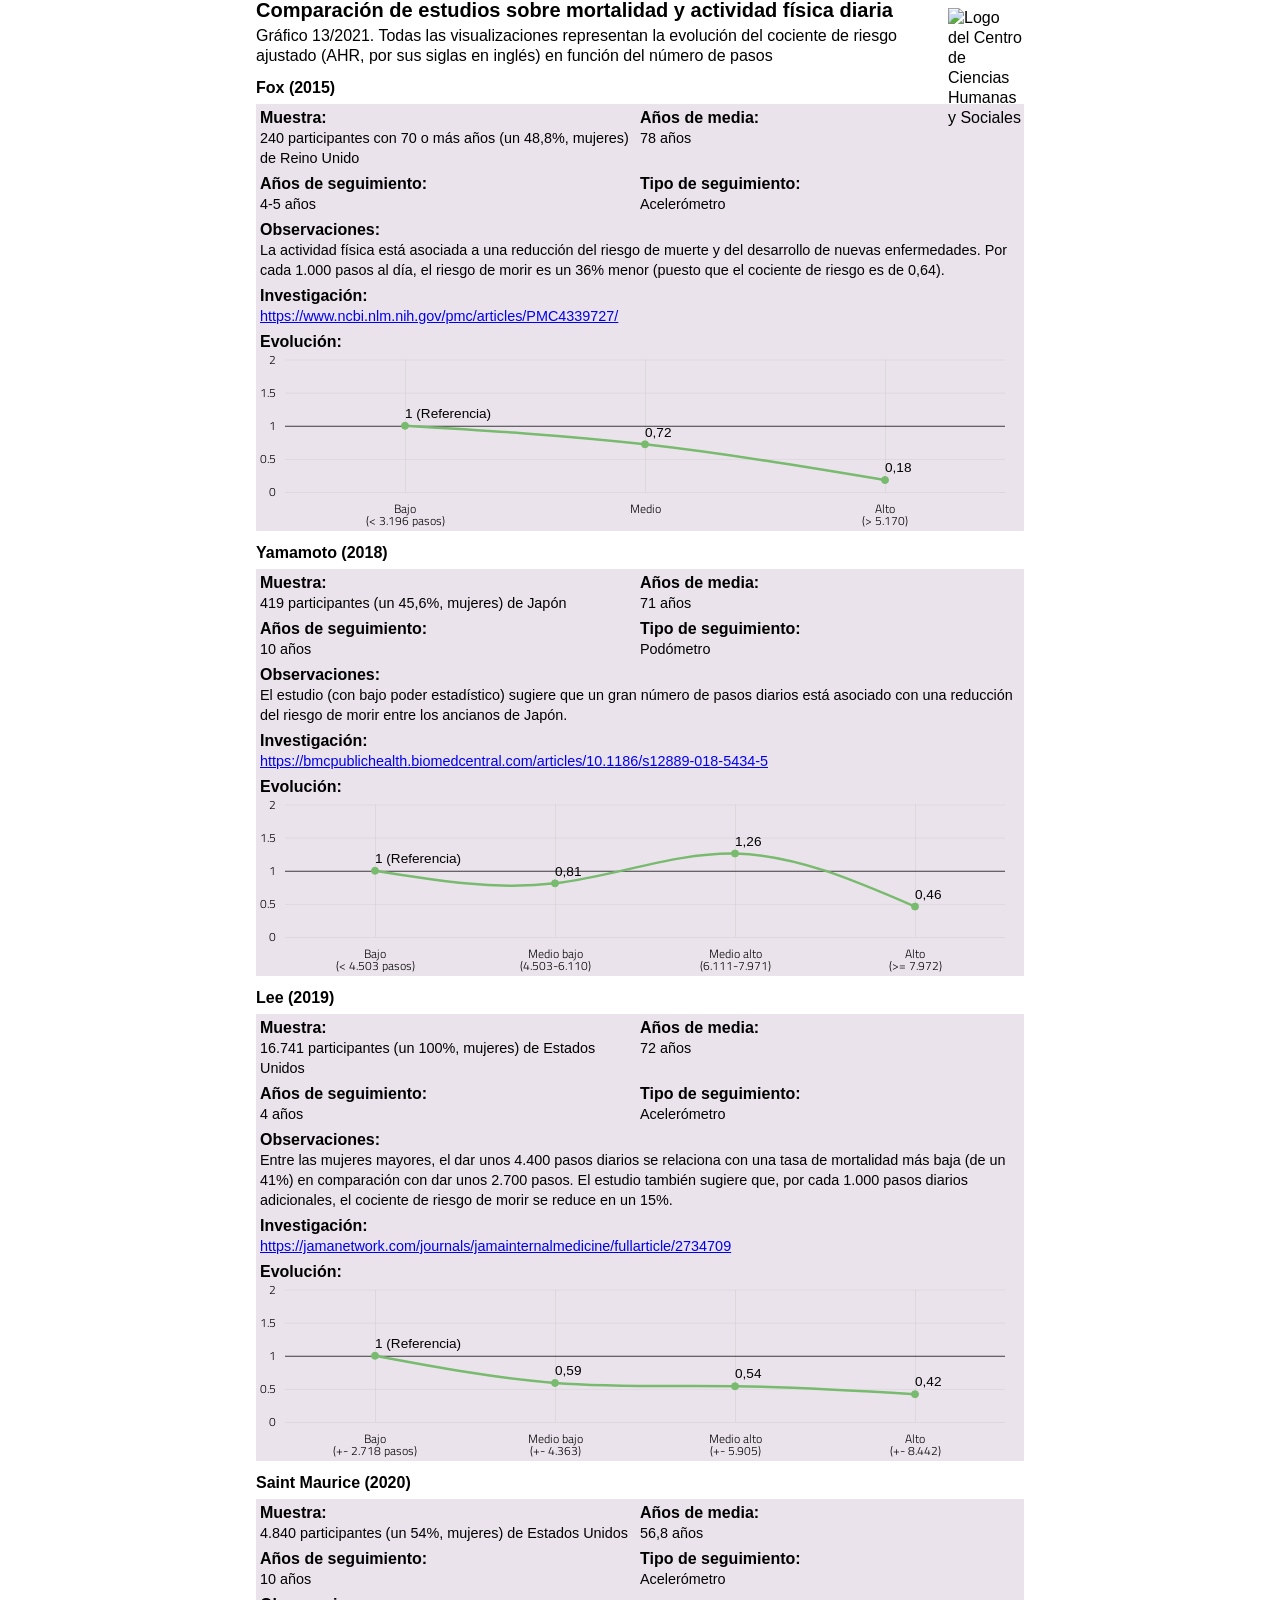
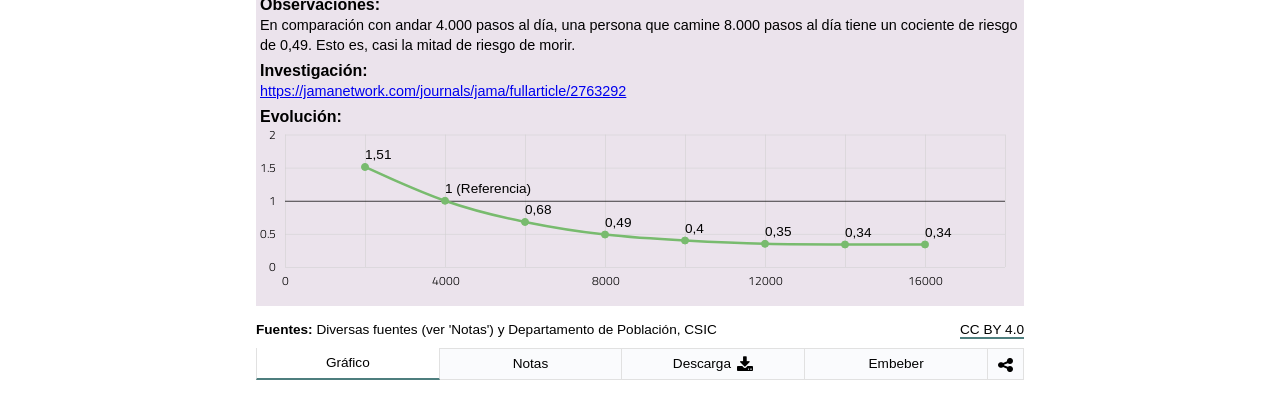
==== commit 2e401da9: "Nuevo color de fondo" ====
--- a/docs/index.html
+++ b/docs/index.html
@@ -1 +1 @@
-<!DOCTYPE html><html lang=en><head><meta charset=UTF-8><meta name=viewport content="width=device-width,initial-scale=1,maximum-scale=1"><title>Comparación de estudios sobre mortalidad y actividad física diaria</title><meta name=mrf-extractable content=false><meta property=og:image content=""><meta property=og:title content="Comparación de estudios sobre mortalidad y actividad física diaria"><meta property=og:description content="Comparación de estudios sobre mortalidad y actividad física diaria"><meta property=og:image content=https://raw.githubusercontent.com/CarlosMunozDiaz/mortalidad-daily-steps/main/pre/cchs.png><link rel=stylesheet href=https://cdnjs.cloudflare.com/ajax/libs/font-awesome/4.7.0/css/font-awesome.min.css><link rel=stylesheet href="https://fonts.googleapis.com/css?family=Titillium+Web%3A300%2C300italic%2C400%2C400italic%2C500%2C700%2C700italic&#038;subset=latin&#038;ver=5.8" media=all><link href=main.8b54545dcef54f68d432.css rel=stylesheet></head><body><div class=container><div class=main><section class="content b-chart active" id=chartBlock><div class=b-title><h1 class=title>Comparación de estudios sobre mortalidad y actividad física diaria</h1><h2 class=subtitle>Gráfico 13/2021. Todas las visualizaciones representan la evolución del cociente de riesgo ajustado (AHR, por sus siglas en inglés) en función del número de pasos</h2></div><div class=chart><div class=b-study><h2 class=b-study__title>Fox (2015)</h2><div class=b-study__table><div class=table--two-columns><div class=table--column><h2 class=table--column__title>Muestra:</h2><p class=table--column__text>240 participantes con 70 o más años (un 48,8%, mujeres) de Reino Unido</p></div><div class=table--column><h2 class=table--column__title>Años de media:</h2><p class=table--column__text>78 años</p></div></div><div class=table--two-columns><div class=table--column><h2 class=table--column__title>Años de seguimiento:</h2><p class=table--column__text>4-5 años</p></div><div class=table--column><h2 class=table--column__title>Tipo de seguimiento:</h2><p class=table--column__text>Acelerómetro</p></div></div><div class=table--one-column><h2 class=table--column__title>Observaciones:</h2><p class=table--column__text>La actividad física está asociada a una reducción del riesgo de muerte y del desarrollo de nuevas enfermedades. Por cada 1.000 pasos al día, el riesgo de morir es un 36% menor (puesto que el cociente de riesgo es de 0,64).</p></div><div class=table--one-column><h2 class=table--column__title>Investigación:</h2><p class=table--column__text><a href=https://www.ncbi.nlm.nih.gov/pmc/articles/PMC4339727/ target=_blank>https://www.ncbi.nlm.nih.gov/pmc/articles/PMC4339727/</a></p></div><div class=table--one-column><h2 class=table--column__title>Evolución:</h2><div class=b-study__viz id=viz_fox></div></div></div></div><div class=b-study><h2 class=b-study__title>Yamamoto (2018)</h2><div class=b-study__table><div class=table--two-columns><div class=table--column><h2 class=table--column__title>Muestra:</h2><p class=table--column__text>419 participantes (un 45,6%, mujeres) de Japón</p></div><div class=table--column><h2 class=table--column__title>Años de media:</h2><p class=table--column__text>71 años</p></div></div><div class=table--two-columns><div class=table--column><h2 class=table--column__title>Años de seguimiento:</h2><p class=table--column__text>10 años</p></div><div class=table--column><h2 class=table--column__title>Tipo de seguimiento:</h2><p class=table--column__text>Podómetro</p></div></div><div class=table--one-column><h2 class=table--column__title>Observaciones:</h2><p class=table--column__text>El estudio (con bajo poder estadístico) sugiere que un gran número de pasos diarios está asociado con una reducción del riesgo de morir entre los ancianos de Japón.</p></div><div class=table--one-column><h2 class=table--column__title>Investigación:</h2><p class=table--column__text><a href=https://bmcpublichealth.biomedcentral.com/articles/10.1186/s12889-018-5434-5 target=_blank>https://bmcpublichealth.biomedcentral.com/articles/10.1186/s12889-018-5434-5</a></p></div><div class=table--one-column><h2 class=table--column__title>Evolución:</h2><div class=b-study__viz id=viz_yamamoto></div></div></div></div><div class=b-study><h2 class=b-study__title>Lee (2019)</h2><div class=b-study__table><div class=table--two-columns><div class=table--column><h2 class=table--column__title>Muestra:</h2><p class=table--column__text>16.741 participantes (un 100%, mujeres) de Estados Unidos</p></div><div class=table--column><h2 class=table--column__title>Años de media:</h2><p class=table--column__text>72 años</p></div></div><div class=table--two-columns><div class=table--column><h2 class=table--column__title>Años de seguimiento:</h2><p class=table--column__text>4 años</p></div><div class=table--column><h2 class=table--column__title>Tipo de seguimiento:</h2><p class=table--column__text>Acelerómetro</p></div></div><div class=table--one-column><h2 class=table--column__title>Observaciones:</h2><p class=table--column__text>Entre las mujeres mayores, el dar unos 4.400 pasos diarios se relaciona con una tasa de mortalidad más baja (de un 41%) en comparación con dar unos 2.700 pasos. El estudio también sugiere que, por cada 1.000 pasos diarios adicionales, el cociente de riesgo de morir se reduce en un 15%.</p></div><div class=table--one-column><h2 class=table--column__title>Investigación:</h2><p class=table--column__text><a href=https://jamanetwork.com/journals/jamainternalmedicine/fullarticle/2734709 target=_blank>https://jamanetwork.com/journals/jamainternalmedicine/fullarticle/2734709</a></p></div><div class=table--one-column><h2 class=table--column__title>Evolución:</h2><div class=b-study__viz id=viz_lee></div></div></div></div><div class=b-study><h2 class=b-study__title>Saint Maurice (2020)</h2><div class=b-study__table><div class=table--two-columns><div class=table--column><h2 class=table--column__title>Muestra:</h2><p class=table--column__text>4.840 participantes (un 54%, mujeres) de Estados Unidos</p></div><div class=table--column><h2 class=table--column__title>Años de media:</h2><p class=table--column__text>56,8 años</p></div></div><div class=table--two-columns><div class=table--column><h2 class=table--column__title>Años de seguimiento:</h2><p class=table--column__text>10 años</p></div><div class=table--column><h2 class=table--column__title>Tipo de seguimiento:</h2><p class=table--column__text>Acelerómetro</p></div></div><div class=table--one-column><h2 class=table--column__title>Observaciones:</h2><p class=table--column__text>En comparación con andar 4.000 pasos al día, una persona que camine 8.000 pasos al día tiene un cociente de riesgo de 0,49. Esto es, casi la mitad de riesgo de morir.</p></div><div class=table--one-column><h2 class=table--column__title>Investigación:</h2><p class=table--column__text><a href=https://jamanetwork.com/journals/jama/fullarticle/2763292 target=_blank>https://jamanetwork.com/journals/jama/fullarticle/2763292</a></p></div><div class=table--one-column><h2 class=table--column__title>Evolución:</h2><div class=b-study__viz id=viz_maurice></div></div></div></div></div><div class=chart__footer><div class=chart__source><p class=chart__source--data><span>Fuentes: </span>Diversas fuentes (ver 'Notas') y Departamento de Población, CSIC</p><p class=chart__source--copyright><a class=link href=https://creativecommons.org/licenses/by/4.0/deed.en_US target=_blank>CC BY 4.0</a></p></div></div><div class=logo><img src=https://raw.githubusercontent.com/CarlosMunozDiazCSIC/mortalidad-daily-steps/main/pre/cchs.png alt="Logo del Centro de Ciencias Humanas y Sociales" width=100% height=100%></div></section><section class="content b-notes"><div class=b-title><h1 class=title>Notas adicionales al gráfico</h1></div><p class=text__paragraph>Esta visualización muestra los datos de tres investigaciones que la publicación <i><a href=https://ijbnpa.biomedcentral.com/articles/10.1186/s12966-020-00978-9 target=_blank class=link>Systematic review of the prospective association of daily step counts with risk of mortality, cardiovascular disease and dysglycemia</a></i> considera de 'alta calidad' en lo que respecta a todas las causas de mortalidad. También se ha incluido un estudio reciente (Saint-Maurice, 2020) que cuenta con características similares a los otros tres estudios.</p><p class=text__paragraph>Los datos de los cocientes de riesgo ajustado (o AHR, por sus siglas en inglés) de cada investigación se pueden encontrar en las referencias de cada una de ellas. Si desea profundizar en estos datos o en los métodos y conclusiones de cada una de las investigaciones dispuestas, puede hacerlo a través de los enlaces dispuestos en el apartado 'Gráfico'.</p><p class=text__paragraph>Para los estudios de Fox (2015) y Yamamoto (2018), los datos se pueden encontrar en la Figura 2 de la publicación mencionada en el primer párrafo. Para el estudio de Lee (2019) se han utilizado los datos de su Modelo 2 (dispuesto en la Tabla 3) ya que es el modelo que utilizan los autores sacar sus conclusiones sobre las tendencias.</p><p class=text__paragraph>Por último, en Saint-Maurice (2020) se ha utilizado la información dispuesta en la tabla S3 del estudio.</p></section><section class="content b-data"><div class=b-title><h1 class=title>Repositorio de código, de datos y posibilidad de descarga como imagen estática</h1></div><p class=text__header>Descarga de datos</p><p class=text__paragraph>Los datos procesados en esta visualización los puede encontrar en <a class=link href=https://github.com/CarlosMunozDiaz/mortalidad-daily-steps target=_blank>este repositorio de Github</a>.</p><p class=text__paragraph>Si desea descargarlos, puede hacerlo desde <a class=link href=https://github.com/CarlosMunozDiaz/mortalidad-daily-steps/main/data/ target=_blank>aquí</a>.</p><p class=text__header>Descargar como PNG</p><p class=text__paragraph>También puede descargar el gráfico como una imagen .png haciendo click <button class=btn_share id=pngImage>aquí</button></p><p class=text__paragraph>El gráfico se descargará con los últimos filtros que haya utilizado.</p><p class=text__paragraph>Es conveniente advertir que, tras hacer una modificación de filtros, debe esperar unos segundos (entre 10 y 15) para que se renderice correctamente el bloque y pueda descargar la imagen de forma satisfactoria.</p></section><section class="content b-iframes"><div class=b-title><h1 class=title>Uso del iframe en sitios web</h1></div><p class=text__header>Embeber iframe con alto dinámico</p><p class=text__paragraph>A la hora de utilizar la visualización dentro de un iframe y poder visualizarla de forma responsiva, este desarrollo se sirve de la librería <a class=link href=http://blog.apps.npr.org/pym.js/ target=_blank>Pym.js</a>, que modifica de forma dinámica la altura de los iframes.</p><p class=text__paragraph>Si su sitio web acepta el uso de librerías de terceros, como es el caso de Pym.js, y desea disponer la opción responsiva de esta visualización, copie el siguiente código:</p><textarea class=text__iframe disabled=""><div id=viz_cchs_x_2021></div><script src=https://pym.nprapps.org/pym.v1.min.js></script><script>let pymParent=new pym.Parent("viz_cchs_x_2021","https://github.com/CarlosMunozDiaz/mortalidad-daily-steps",{})</script></textarea><p class=text__header>Embeber iframe con alto fijo</p><p class=text__paragraph>Aunque el siguiente iframe tiene una altura fija -680px-, el gráfico se ve correctamente en todos los dispositivos ya que siempre se ajusta al alto disponible que dejan otros elementos como títulos, selectores, botones o leyenda.</p><p class=text__paragraph>Si desea integrar esta visualización en su propia página, puede hacerlo copiando el siguiente código:</p><textarea class=text__iframe disabled=""><iframe src="https://CarlosMunozDiaz/mortalidad-daily-steps/?iframe=fijo" style=height:680px;width:100% title="Visualización sobre esperanza de vida a los 65 años"></iframe></textarea></section><section class="content b-rrss"><div class=b-title><h1 class=title>Compartir en redes sociales</h1></div><p class=text__paragraph>Existe la posibilidad de compartir la visualización a través de las redes sociales. Puede hacerlo clicando en alguno de los siguientes iconos:</p><div class=rrss><a href=# class="fa fa-facebook" id=shareFB target=_blank></a> <a href=# class="fa fa-twitter" id=shareTW data-text="Comparación de estudios sobre mortalidad y actividad física diaria" target=_blank></a> <a href=# class="fa fa-linkedin" id=shareLK data-text="Comparación de estudios sobre mortalidad y actividad física diaria" target=_blank></a> <a href=# class="fa fa-whatsapp" id=shareWA data-text="Comparación de estudios sobre mortalidad y actividad física diaria" target=_blank></a></div></section></div><nav class=tabs><ul class=l-tabs><li class="tab active" data-target=b-chart>Gráfico</li><li class=tab data-target=b-notes>Notas</li><li class=tab data-target=b-data>Descarga&nbsp;<i class="fa fa--share fa-download"></i></li><li class=tab data-target=b-iframes>Embeber</li><li class="tab tab--rrss" data-target=b-rrss><i class="fa fa--share fa-share-alt"></i></li></ul></nav><div class=chart__tooltip id=tooltip><p class=chart__tooltip--title></p><p class=chart__tooltip--text></p></div></div><script src=https://pym.nprapps.org/pym.v1.min.js></script><script>var pymChild=new pym.Child</script><script src=main.4b4eb240017fef0dd0a6.js></script></body></html>+<!DOCTYPE html><html lang=en><head><meta charset=UTF-8><meta name=viewport content="width=device-width,initial-scale=1,maximum-scale=1"><title>Comparación de estudios sobre mortalidad y actividad física diaria</title><meta name=mrf-extractable content=false><meta property=og:image content=""><meta property=og:title content="Comparación de estudios sobre mortalidad y actividad física diaria"><meta property=og:description content="Comparación de estudios sobre mortalidad y actividad física diaria"><meta property=og:image content=https://raw.githubusercontent.com/CarlosMunozDiaz/mortalidad-daily-steps/main/pre/cchs.png><link rel=stylesheet href=https://cdnjs.cloudflare.com/ajax/libs/font-awesome/4.7.0/css/font-awesome.min.css><link rel=stylesheet href="https://fonts.googleapis.com/css?family=Titillium+Web%3A300%2C300italic%2C400%2C400italic%2C500%2C700%2C700italic&#038;subset=latin&#038;ver=5.8" media=all><link href=main.b9720a0fd193da4bd88d.css rel=stylesheet></head><body><div class=container><div class=main><section class="content b-chart active" id=chartBlock><div class=b-title><h1 class=title>Comparación de estudios sobre mortalidad y actividad física diaria</h1><h2 class=subtitle>Gráfico 13/2021. Todas las visualizaciones representan la evolución del cociente de riesgo ajustado (AHR, por sus siglas en inglés) en función del número de pasos</h2></div><div class=chart><div class=b-study><h2 class=b-study__title>Fox (2015)</h2><div class=b-study__table><div class=table--two-columns><div class=table--column><h2 class=table--column__title>Muestra:</h2><p class=table--column__text>240 participantes con 70 o más años (un 48,8%, mujeres) de Reino Unido</p></div><div class=table--column><h2 class=table--column__title>Años de media:</h2><p class=table--column__text>78 años</p></div></div><div class=table--two-columns><div class=table--column><h2 class=table--column__title>Años de seguimiento:</h2><p class=table--column__text>4-5 años</p></div><div class=table--column><h2 class=table--column__title>Tipo de seguimiento:</h2><p class=table--column__text>Acelerómetro</p></div></div><div class=table--one-column><h2 class=table--column__title>Observaciones:</h2><p class=table--column__text>La actividad física está asociada a una reducción del riesgo de muerte y del desarrollo de nuevas enfermedades. Por cada 1.000 pasos al día, el riesgo de morir es un 36% menor (puesto que el cociente de riesgo es de 0,64).</p></div><div class=table--one-column><h2 class=table--column__title>Investigación:</h2><p class=table--column__text><a href=https://www.ncbi.nlm.nih.gov/pmc/articles/PMC4339727/ target=_blank>https://www.ncbi.nlm.nih.gov/pmc/articles/PMC4339727/</a></p></div><div class=table--one-column><h2 class=table--column__title>Evolución:</h2><div class=b-study__viz id=viz_fox></div></div></div></div><div class=b-study><h2 class=b-study__title>Yamamoto (2018)</h2><div class=b-study__table><div class=table--two-columns><div class=table--column><h2 class=table--column__title>Muestra:</h2><p class=table--column__text>419 participantes (un 45,6%, mujeres) de Japón</p></div><div class=table--column><h2 class=table--column__title>Años de media:</h2><p class=table--column__text>71 años</p></div></div><div class=table--two-columns><div class=table--column><h2 class=table--column__title>Años de seguimiento:</h2><p class=table--column__text>10 años</p></div><div class=table--column><h2 class=table--column__title>Tipo de seguimiento:</h2><p class=table--column__text>Podómetro</p></div></div><div class=table--one-column><h2 class=table--column__title>Observaciones:</h2><p class=table--column__text>El estudio (con bajo poder estadístico) sugiere que un gran número de pasos diarios está asociado con una reducción del riesgo de morir entre los ancianos de Japón.</p></div><div class=table--one-column><h2 class=table--column__title>Investigación:</h2><p class=table--column__text><a href=https://bmcpublichealth.biomedcentral.com/articles/10.1186/s12889-018-5434-5 target=_blank>https://bmcpublichealth.biomedcentral.com/articles/10.1186/s12889-018-5434-5</a></p></div><div class=table--one-column><h2 class=table--column__title>Evolución:</h2><div class=b-study__viz id=viz_yamamoto></div></div></div></div><div class=b-study><h2 class=b-study__title>Lee (2019)</h2><div class=b-study__table><div class=table--two-columns><div class=table--column><h2 class=table--column__title>Muestra:</h2><p class=table--column__text>16.741 participantes (un 100%, mujeres) de Estados Unidos</p></div><div class=table--column><h2 class=table--column__title>Años de media:</h2><p class=table--column__text>72 años</p></div></div><div class=table--two-columns><div class=table--column><h2 class=table--column__title>Años de seguimiento:</h2><p class=table--column__text>4 años</p></div><div class=table--column><h2 class=table--column__title>Tipo de seguimiento:</h2><p class=table--column__text>Acelerómetro</p></div></div><div class=table--one-column><h2 class=table--column__title>Observaciones:</h2><p class=table--column__text>Entre las mujeres mayores, el dar unos 4.400 pasos diarios se relaciona con una tasa de mortalidad más baja (de un 41%) en comparación con dar unos 2.700 pasos. El estudio también sugiere que, por cada 1.000 pasos diarios adicionales, el cociente de riesgo de morir se reduce en un 15%.</p></div><div class=table--one-column><h2 class=table--column__title>Investigación:</h2><p class=table--column__text><a href=https://jamanetwork.com/journals/jamainternalmedicine/fullarticle/2734709 target=_blank>https://jamanetwork.com/journals/jamainternalmedicine/fullarticle/2734709</a></p></div><div class=table--one-column><h2 class=table--column__title>Evolución:</h2><div class=b-study__viz id=viz_lee></div></div></div></div><div class=b-study><h2 class=b-study__title>Saint Maurice (2020)</h2><div class=b-study__table><div class=table--two-columns><div class=table--column><h2 class=table--column__title>Muestra:</h2><p class=table--column__text>4.840 participantes (un 54%, mujeres) de Estados Unidos</p></div><div class=table--column><h2 class=table--column__title>Años de media:</h2><p class=table--column__text>56,8 años</p></div></div><div class=table--two-columns><div class=table--column><h2 class=table--column__title>Años de seguimiento:</h2><p class=table--column__text>10 años</p></div><div class=table--column><h2 class=table--column__title>Tipo de seguimiento:</h2><p class=table--column__text>Acelerómetro</p></div></div><div class=table--one-column><h2 class=table--column__title>Observaciones:</h2><p class=table--column__text>En comparación con andar 4.000 pasos al día, una persona que camine 8.000 pasos al día tiene un cociente de riesgo de 0,49. Esto es, casi la mitad de riesgo de morir.</p></div><div class=table--one-column><h2 class=table--column__title>Investigación:</h2><p class=table--column__text><a href=https://jamanetwork.com/journals/jama/fullarticle/2763292 target=_blank>https://jamanetwork.com/journals/jama/fullarticle/2763292</a></p></div><div class=table--one-column><h2 class=table--column__title>Evolución:</h2><div class=b-study__viz id=viz_maurice></div></div></div></div></div><div class=chart__footer><div class=chart__source><p class=chart__source--data><span>Fuentes: </span>Diversas fuentes (ver 'Notas') y Departamento de Población, CSIC</p><p class=chart__source--copyright><a class=link href=https://creativecommons.org/licenses/by/4.0/deed.en_US target=_blank>CC BY 4.0</a></p></div></div><div class=logo><img src=https://raw.githubusercontent.com/CarlosMunozDiazCSIC/mortalidad-daily-steps/main/pre/cchs.png alt="Logo del Centro de Ciencias Humanas y Sociales" width=100% height=100%></div></section><section class="content b-notes"><div class=b-title><h1 class=title>Notas adicionales al gráfico</h1></div><p class=text__paragraph>Esta visualización muestra los datos de tres investigaciones que la publicación <i><a href=https://ijbnpa.biomedcentral.com/articles/10.1186/s12966-020-00978-9 target=_blank class=link>Systematic review of the prospective association of daily step counts with risk of mortality, cardiovascular disease and dysglycemia</a></i> considera de 'alta calidad' en lo que respecta a todas las causas de mortalidad. También se ha incluido un estudio reciente (Saint-Maurice, 2020) que cuenta con características similares a los otros tres estudios.</p><p class=text__paragraph>Los datos de los cocientes de riesgo ajustado (o AHR, por sus siglas en inglés) de cada investigación se pueden encontrar en las referencias de cada una de ellas. Si desea profundizar en estos datos o en los métodos y conclusiones de cada una de las investigaciones dispuestas, puede hacerlo a través de los enlaces dispuestos en el apartado 'Gráfico'.</p><p class=text__paragraph>Para los estudios de Fox (2015) y Yamamoto (2018), los datos se pueden encontrar en la Figura 2 de la publicación mencionada en el primer párrafo. Para el estudio de Lee (2019) se han utilizado los datos de su Modelo 2 (dispuesto en la Tabla 3) ya que es el modelo que utilizan los autores sacar sus conclusiones sobre las tendencias.</p><p class=text__paragraph>Por último, en Saint-Maurice (2020) se ha utilizado la información dispuesta en la tabla S3 del estudio.</p></section><section class="content b-data"><div class=b-title><h1 class=title>Repositorio de código, de datos y posibilidad de descarga como imagen estática</h1></div><p class=text__header>Descarga de datos</p><p class=text__paragraph>Los datos procesados en esta visualización los puede encontrar en <a class=link href=https://github.com/CarlosMunozDiaz/mortalidad-daily-steps target=_blank>este repositorio de Github</a>.</p><p class=text__paragraph>Si desea descargarlos, puede hacerlo desde <a class=link href=https://github.com/CarlosMunozDiaz/mortalidad-daily-steps/main/data/ target=_blank>aquí</a>.</p><p class=text__header>Descargar como PNG</p><p class=text__paragraph>También puede descargar el gráfico como una imagen .png haciendo click <button class=btn_share id=pngImage>aquí</button></p><p class=text__paragraph>El gráfico se descargará con los últimos filtros que haya utilizado.</p><p class=text__paragraph>Es conveniente advertir que, tras hacer una modificación de filtros, debe esperar unos segundos (entre 10 y 15) para que se renderice correctamente el bloque y pueda descargar la imagen de forma satisfactoria.</p></section><section class="content b-iframes"><div class=b-title><h1 class=title>Uso del iframe en sitios web</h1></div><p class=text__header>Embeber iframe con alto dinámico</p><p class=text__paragraph>A la hora de utilizar la visualización dentro de un iframe y poder visualizarla de forma responsiva, este desarrollo se sirve de la librería <a class=link href=http://blog.apps.npr.org/pym.js/ target=_blank>Pym.js</a>, que modifica de forma dinámica la altura de los iframes.</p><p class=text__paragraph>Si su sitio web acepta el uso de librerías de terceros, como es el caso de Pym.js, y desea disponer la opción responsiva de esta visualización, copie el siguiente código:</p><textarea class=text__iframe disabled=""><div id=viz_cchs_x_2021></div><script src=https://pym.nprapps.org/pym.v1.min.js></script><script>let pymParent=new pym.Parent("viz_cchs_x_2021","https://github.com/CarlosMunozDiaz/mortalidad-daily-steps",{})</script></textarea><p class=text__header>Embeber iframe con alto fijo</p><p class=text__paragraph>Aunque el siguiente iframe tiene una altura fija -680px-, el gráfico se ve correctamente en todos los dispositivos ya que siempre se ajusta al alto disponible que dejan otros elementos como títulos, selectores, botones o leyenda.</p><p class=text__paragraph>Si desea integrar esta visualización en su propia página, puede hacerlo copiando el siguiente código:</p><textarea class=text__iframe disabled=""><iframe src="https://CarlosMunozDiaz/mortalidad-daily-steps/?iframe=fijo" style=height:680px;width:100% title="Visualización sobre esperanza de vida a los 65 años"></iframe></textarea></section><section class="content b-rrss"><div class=b-title><h1 class=title>Compartir en redes sociales</h1></div><p class=text__paragraph>Existe la posibilidad de compartir la visualización a través de las redes sociales. Puede hacerlo clicando en alguno de los siguientes iconos:</p><div class=rrss><a href=# class="fa fa-facebook" id=shareFB target=_blank></a> <a href=# class="fa fa-twitter" id=shareTW data-text="Comparación de estudios sobre mortalidad y actividad física diaria" target=_blank></a> <a href=# class="fa fa-linkedin" id=shareLK data-text="Comparación de estudios sobre mortalidad y actividad física diaria" target=_blank></a> <a href=# class="fa fa-whatsapp" id=shareWA data-text="Comparación de estudios sobre mortalidad y actividad física diaria" target=_blank></a></div></section></div><nav class=tabs><ul class=l-tabs><li class="tab active" data-target=b-chart>Gráfico</li><li class=tab data-target=b-notes>Notas</li><li class=tab data-target=b-data>Descarga&nbsp;<i class="fa fa--share fa-download"></i></li><li class=tab data-target=b-iframes>Embeber</li><li class="tab tab--rrss" data-target=b-rrss><i class="fa fa--share fa-share-alt"></i></li></ul></nav><div class=chart__tooltip id=tooltip><p class=chart__tooltip--title></p><p class=chart__tooltip--text></p></div></div><script src=https://pym.nprapps.org/pym.v1.min.js></script><script>var pymChild=new pym.Child</script><script src=main.4b4eb240017fef0dd0a6.js></script></body></html>
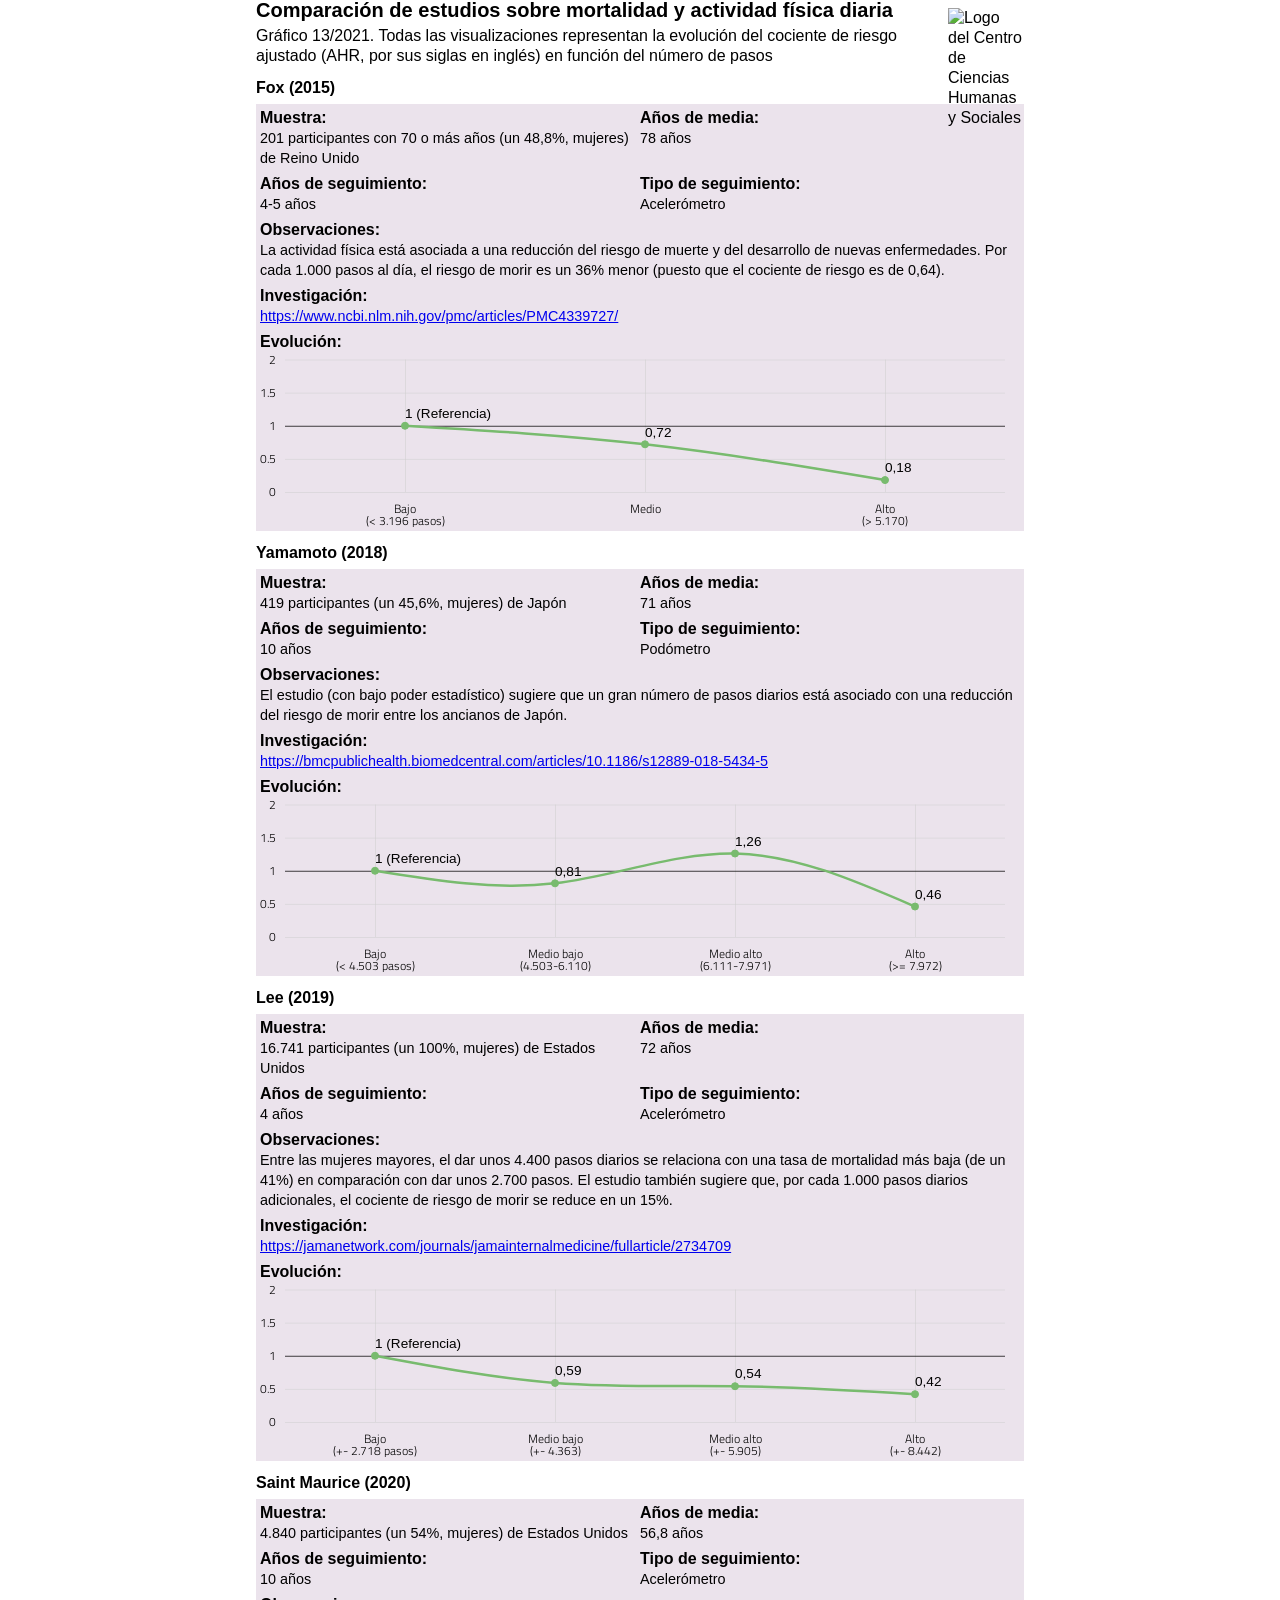
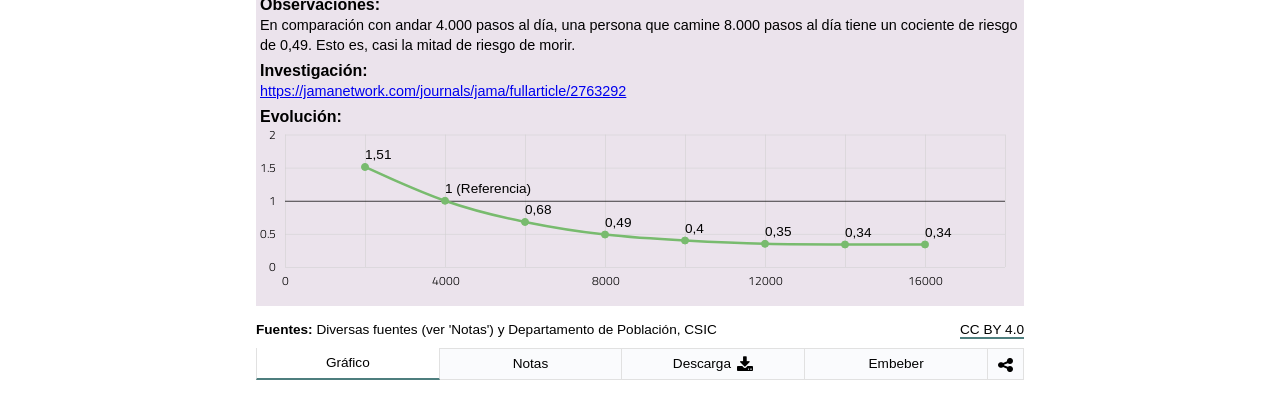
==== commit cae34f2c: "Update index.html" ====
--- a/docs/index.html
+++ b/docs/index.html
@@ -1 +1 @@
-<!DOCTYPE html><html lang=en><head><meta charset=UTF-8><meta name=viewport content="width=device-width,initial-scale=1,maximum-scale=1"><title>Comparación de estudios sobre mortalidad y actividad física diaria</title><meta name=mrf-extractable content=false><meta property=og:image content=""><meta property=og:title content="Comparación de estudios sobre mortalidad y actividad física diaria"><meta property=og:description content="Comparación de estudios sobre mortalidad y actividad física diaria"><meta property=og:image content=https://raw.githubusercontent.com/CarlosMunozDiaz/mortalidad-daily-steps/main/pre/cchs.png><link rel=stylesheet href=https://cdnjs.cloudflare.com/ajax/libs/font-awesome/4.7.0/css/font-awesome.min.css><link rel=stylesheet href="https://fonts.googleapis.com/css?family=Titillium+Web%3A300%2C300italic%2C400%2C400italic%2C500%2C700%2C700italic&#038;subset=latin&#038;ver=5.8" media=all><link href=main.b9720a0fd193da4bd88d.css rel=stylesheet></head><body><div class=container><div class=main><section class="content b-chart active" id=chartBlock><div class=b-title><h1 class=title>Comparación de estudios sobre mortalidad y actividad física diaria</h1><h2 class=subtitle>Gráfico 13/2021. Todas las visualizaciones representan la evolución del cociente de riesgo ajustado (AHR, por sus siglas en inglés) en función del número de pasos</h2></div><div class=chart><div class=b-study><h2 class=b-study__title>Fox (2015)</h2><div class=b-study__table><div class=table--two-columns><div class=table--column><h2 class=table--column__title>Muestra:</h2><p class=table--column__text>240 participantes con 70 o más años (un 48,8%, mujeres) de Reino Unido</p></div><div class=table--column><h2 class=table--column__title>Años de media:</h2><p class=table--column__text>78 años</p></div></div><div class=table--two-columns><div class=table--column><h2 class=table--column__title>Años de seguimiento:</h2><p class=table--column__text>4-5 años</p></div><div class=table--column><h2 class=table--column__title>Tipo de seguimiento:</h2><p class=table--column__text>Acelerómetro</p></div></div><div class=table--one-column><h2 class=table--column__title>Observaciones:</h2><p class=table--column__text>La actividad física está asociada a una reducción del riesgo de muerte y del desarrollo de nuevas enfermedades. Por cada 1.000 pasos al día, el riesgo de morir es un 36% menor (puesto que el cociente de riesgo es de 0,64).</p></div><div class=table--one-column><h2 class=table--column__title>Investigación:</h2><p class=table--column__text><a href=https://www.ncbi.nlm.nih.gov/pmc/articles/PMC4339727/ target=_blank>https://www.ncbi.nlm.nih.gov/pmc/articles/PMC4339727/</a></p></div><div class=table--one-column><h2 class=table--column__title>Evolución:</h2><div class=b-study__viz id=viz_fox></div></div></div></div><div class=b-study><h2 class=b-study__title>Yamamoto (2018)</h2><div class=b-study__table><div class=table--two-columns><div class=table--column><h2 class=table--column__title>Muestra:</h2><p class=table--column__text>419 participantes (un 45,6%, mujeres) de Japón</p></div><div class=table--column><h2 class=table--column__title>Años de media:</h2><p class=table--column__text>71 años</p></div></div><div class=table--two-columns><div class=table--column><h2 class=table--column__title>Años de seguimiento:</h2><p class=table--column__text>10 años</p></div><div class=table--column><h2 class=table--column__title>Tipo de seguimiento:</h2><p class=table--column__text>Podómetro</p></div></div><div class=table--one-column><h2 class=table--column__title>Observaciones:</h2><p class=table--column__text>El estudio (con bajo poder estadístico) sugiere que un gran número de pasos diarios está asociado con una reducción del riesgo de morir entre los ancianos de Japón.</p></div><div class=table--one-column><h2 class=table--column__title>Investigación:</h2><p class=table--column__text><a href=https://bmcpublichealth.biomedcentral.com/articles/10.1186/s12889-018-5434-5 target=_blank>https://bmcpublichealth.biomedcentral.com/articles/10.1186/s12889-018-5434-5</a></p></div><div class=table--one-column><h2 class=table--column__title>Evolución:</h2><div class=b-study__viz id=viz_yamamoto></div></div></div></div><div class=b-study><h2 class=b-study__title>Lee (2019)</h2><div class=b-study__table><div class=table--two-columns><div class=table--column><h2 class=table--column__title>Muestra:</h2><p class=table--column__text>16.741 participantes (un 100%, mujeres) de Estados Unidos</p></div><div class=table--column><h2 class=table--column__title>Años de media:</h2><p class=table--column__text>72 años</p></div></div><div class=table--two-columns><div class=table--column><h2 class=table--column__title>Años de seguimiento:</h2><p class=table--column__text>4 años</p></div><div class=table--column><h2 class=table--column__title>Tipo de seguimiento:</h2><p class=table--column__text>Acelerómetro</p></div></div><div class=table--one-column><h2 class=table--column__title>Observaciones:</h2><p class=table--column__text>Entre las mujeres mayores, el dar unos 4.400 pasos diarios se relaciona con una tasa de mortalidad más baja (de un 41%) en comparación con dar unos 2.700 pasos. El estudio también sugiere que, por cada 1.000 pasos diarios adicionales, el cociente de riesgo de morir se reduce en un 15%.</p></div><div class=table--one-column><h2 class=table--column__title>Investigación:</h2><p class=table--column__text><a href=https://jamanetwork.com/journals/jamainternalmedicine/fullarticle/2734709 target=_blank>https://jamanetwork.com/journals/jamainternalmedicine/fullarticle/2734709</a></p></div><div class=table--one-column><h2 class=table--column__title>Evolución:</h2><div class=b-study__viz id=viz_lee></div></div></div></div><div class=b-study><h2 class=b-study__title>Saint Maurice (2020)</h2><div class=b-study__table><div class=table--two-columns><div class=table--column><h2 class=table--column__title>Muestra:</h2><p class=table--column__text>4.840 participantes (un 54%, mujeres) de Estados Unidos</p></div><div class=table--column><h2 class=table--column__title>Años de media:</h2><p class=table--column__text>56,8 años</p></div></div><div class=table--two-columns><div class=table--column><h2 class=table--column__title>Años de seguimiento:</h2><p class=table--column__text>10 años</p></div><div class=table--column><h2 class=table--column__title>Tipo de seguimiento:</h2><p class=table--column__text>Acelerómetro</p></div></div><div class=table--one-column><h2 class=table--column__title>Observaciones:</h2><p class=table--column__text>En comparación con andar 4.000 pasos al día, una persona que camine 8.000 pasos al día tiene un cociente de riesgo de 0,49. Esto es, casi la mitad de riesgo de morir.</p></div><div class=table--one-column><h2 class=table--column__title>Investigación:</h2><p class=table--column__text><a href=https://jamanetwork.com/journals/jama/fullarticle/2763292 target=_blank>https://jamanetwork.com/journals/jama/fullarticle/2763292</a></p></div><div class=table--one-column><h2 class=table--column__title>Evolución:</h2><div class=b-study__viz id=viz_maurice></div></div></div></div></div><div class=chart__footer><div class=chart__source><p class=chart__source--data><span>Fuentes: </span>Diversas fuentes (ver 'Notas') y Departamento de Población, CSIC</p><p class=chart__source--copyright><a class=link href=https://creativecommons.org/licenses/by/4.0/deed.en_US target=_blank>CC BY 4.0</a></p></div></div><div class=logo><img src=https://raw.githubusercontent.com/CarlosMunozDiazCSIC/mortalidad-daily-steps/main/pre/cchs.png alt="Logo del Centro de Ciencias Humanas y Sociales" width=100% height=100%></div></section><section class="content b-notes"><div class=b-title><h1 class=title>Notas adicionales al gráfico</h1></div><p class=text__paragraph>Esta visualización muestra los datos de tres investigaciones que la publicación <i><a href=https://ijbnpa.biomedcentral.com/articles/10.1186/s12966-020-00978-9 target=_blank class=link>Systematic review of the prospective association of daily step counts with risk of mortality, cardiovascular disease and dysglycemia</a></i> considera de 'alta calidad' en lo que respecta a todas las causas de mortalidad. También se ha incluido un estudio reciente (Saint-Maurice, 2020) que cuenta con características similares a los otros tres estudios.</p><p class=text__paragraph>Los datos de los cocientes de riesgo ajustado (o AHR, por sus siglas en inglés) de cada investigación se pueden encontrar en las referencias de cada una de ellas. Si desea profundizar en estos datos o en los métodos y conclusiones de cada una de las investigaciones dispuestas, puede hacerlo a través de los enlaces dispuestos en el apartado 'Gráfico'.</p><p class=text__paragraph>Para los estudios de Fox (2015) y Yamamoto (2018), los datos se pueden encontrar en la Figura 2 de la publicación mencionada en el primer párrafo. Para el estudio de Lee (2019) se han utilizado los datos de su Modelo 2 (dispuesto en la Tabla 3) ya que es el modelo que utilizan los autores sacar sus conclusiones sobre las tendencias.</p><p class=text__paragraph>Por último, en Saint-Maurice (2020) se ha utilizado la información dispuesta en la tabla S3 del estudio.</p></section><section class="content b-data"><div class=b-title><h1 class=title>Repositorio de código, de datos y posibilidad de descarga como imagen estática</h1></div><p class=text__header>Descarga de datos</p><p class=text__paragraph>Los datos procesados en esta visualización los puede encontrar en <a class=link href=https://github.com/CarlosMunozDiaz/mortalidad-daily-steps target=_blank>este repositorio de Github</a>.</p><p class=text__paragraph>Si desea descargarlos, puede hacerlo desde <a class=link href=https://github.com/CarlosMunozDiaz/mortalidad-daily-steps/main/data/ target=_blank>aquí</a>.</p><p class=text__header>Descargar como PNG</p><p class=text__paragraph>También puede descargar el gráfico como una imagen .png haciendo click <button class=btn_share id=pngImage>aquí</button></p><p class=text__paragraph>El gráfico se descargará con los últimos filtros que haya utilizado.</p><p class=text__paragraph>Es conveniente advertir que, tras hacer una modificación de filtros, debe esperar unos segundos (entre 10 y 15) para que se renderice correctamente el bloque y pueda descargar la imagen de forma satisfactoria.</p></section><section class="content b-iframes"><div class=b-title><h1 class=title>Uso del iframe en sitios web</h1></div><p class=text__header>Embeber iframe con alto dinámico</p><p class=text__paragraph>A la hora de utilizar la visualización dentro de un iframe y poder visualizarla de forma responsiva, este desarrollo se sirve de la librería <a class=link href=http://blog.apps.npr.org/pym.js/ target=_blank>Pym.js</a>, que modifica de forma dinámica la altura de los iframes.</p><p class=text__paragraph>Si su sitio web acepta el uso de librerías de terceros, como es el caso de Pym.js, y desea disponer la opción responsiva de esta visualización, copie el siguiente código:</p><textarea class=text__iframe disabled=""><div id=viz_cchs_x_2021></div><script src=https://pym.nprapps.org/pym.v1.min.js></script><script>let pymParent=new pym.Parent("viz_cchs_x_2021","https://github.com/CarlosMunozDiaz/mortalidad-daily-steps",{})</script></textarea><p class=text__header>Embeber iframe con alto fijo</p><p class=text__paragraph>Aunque el siguiente iframe tiene una altura fija -680px-, el gráfico se ve correctamente en todos los dispositivos ya que siempre se ajusta al alto disponible que dejan otros elementos como títulos, selectores, botones o leyenda.</p><p class=text__paragraph>Si desea integrar esta visualización en su propia página, puede hacerlo copiando el siguiente código:</p><textarea class=text__iframe disabled=""><iframe src="https://CarlosMunozDiaz/mortalidad-daily-steps/?iframe=fijo" style=height:680px;width:100% title="Visualización sobre esperanza de vida a los 65 años"></iframe></textarea></section><section class="content b-rrss"><div class=b-title><h1 class=title>Compartir en redes sociales</h1></div><p class=text__paragraph>Existe la posibilidad de compartir la visualización a través de las redes sociales. Puede hacerlo clicando en alguno de los siguientes iconos:</p><div class=rrss><a href=# class="fa fa-facebook" id=shareFB target=_blank></a> <a href=# class="fa fa-twitter" id=shareTW data-text="Comparación de estudios sobre mortalidad y actividad física diaria" target=_blank></a> <a href=# class="fa fa-linkedin" id=shareLK data-text="Comparación de estudios sobre mortalidad y actividad física diaria" target=_blank></a> <a href=# class="fa fa-whatsapp" id=shareWA data-text="Comparación de estudios sobre mortalidad y actividad física diaria" target=_blank></a></div></section></div><nav class=tabs><ul class=l-tabs><li class="tab active" data-target=b-chart>Gráfico</li><li class=tab data-target=b-notes>Notas</li><li class=tab data-target=b-data>Descarga&nbsp;<i class="fa fa--share fa-download"></i></li><li class=tab data-target=b-iframes>Embeber</li><li class="tab tab--rrss" data-target=b-rrss><i class="fa fa--share fa-share-alt"></i></li></ul></nav><div class=chart__tooltip id=tooltip><p class=chart__tooltip--title></p><p class=chart__tooltip--text></p></div></div><script src=https://pym.nprapps.org/pym.v1.min.js></script><script>var pymChild=new pym.Child</script><script src=main.4b4eb240017fef0dd0a6.js></script></body></html>+<!DOCTYPE html><html lang=en><head><meta charset=UTF-8><meta name=viewport content="width=device-width,initial-scale=1,maximum-scale=1"><title>Comparación de estudios sobre mortalidad y actividad física diaria</title><meta name=mrf-extractable content=false><meta property=og:image content=""><meta property=og:title content="Comparación de estudios sobre mortalidad y actividad física diaria"><meta property=og:description content="Comparación de estudios sobre mortalidad y actividad física diaria"><meta property=og:image content=https://raw.githubusercontent.com/CarlosMunozDiaz/mortalidad-daily-steps/main/pre/cchs.png><link rel=stylesheet href=https://cdnjs.cloudflare.com/ajax/libs/font-awesome/4.7.0/css/font-awesome.min.css><link rel=stylesheet href="https://fonts.googleapis.com/css?family=Titillium+Web%3A300%2C300italic%2C400%2C400italic%2C500%2C700%2C700italic&#038;subset=latin&#038;ver=5.8" media=all><link href=main.b9720a0fd193da4bd88d.css rel=stylesheet></head><body><div class=container><div class=main><section class="content b-chart active" id=chartBlock><div class=b-title><h1 class=title>Comparación de estudios sobre mortalidad y actividad física diaria</h1><h2 class=subtitle>Gráfico 13/2021. Todas las visualizaciones representan la evolución del cociente de riesgo ajustado (AHR, por sus siglas en inglés) en función del número de pasos</h2></div><div class=chart><div class=b-study><h2 class=b-study__title>Fox (2015)</h2><div class=b-study__table><div class=table--two-columns><div class=table--column><h2 class=table--column__title>Muestra:</h2><p class=table--column__text>201 participantes con 70 o más años (un 48,8%, mujeres) de Reino Unido</p></div><div class=table--column><h2 class=table--column__title>Años de media:</h2><p class=table--column__text>78 años</p></div></div><div class=table--two-columns><div class=table--column><h2 class=table--column__title>Años de seguimiento:</h2><p class=table--column__text>4-5 años</p></div><div class=table--column><h2 class=table--column__title>Tipo de seguimiento:</h2><p class=table--column__text>Acelerómetro</p></div></div><div class=table--one-column><h2 class=table--column__title>Observaciones:</h2><p class=table--column__text>La actividad física está asociada a una reducción del riesgo de muerte y del desarrollo de nuevas enfermedades. Por cada 1.000 pasos al día, el riesgo de morir es un 36% menor (puesto que el cociente de riesgo es de 0,64).</p></div><div class=table--one-column><h2 class=table--column__title>Investigación:</h2><p class=table--column__text><a href=https://www.ncbi.nlm.nih.gov/pmc/articles/PMC4339727/ target=_blank>https://www.ncbi.nlm.nih.gov/pmc/articles/PMC4339727/</a></p></div><div class=table--one-column><h2 class=table--column__title>Evolución:</h2><div class=b-study__viz id=viz_fox></div></div></div></div><div class=b-study><h2 class=b-study__title>Yamamoto (2018)</h2><div class=b-study__table><div class=table--two-columns><div class=table--column><h2 class=table--column__title>Muestra:</h2><p class=table--column__text>419 participantes (un 45,6%, mujeres) de Japón</p></div><div class=table--column><h2 class=table--column__title>Años de media:</h2><p class=table--column__text>71 años</p></div></div><div class=table--two-columns><div class=table--column><h2 class=table--column__title>Años de seguimiento:</h2><p class=table--column__text>10 años</p></div><div class=table--column><h2 class=table--column__title>Tipo de seguimiento:</h2><p class=table--column__text>Podómetro</p></div></div><div class=table--one-column><h2 class=table--column__title>Observaciones:</h2><p class=table--column__text>El estudio (con bajo poder estadístico) sugiere que un gran número de pasos diarios está asociado con una reducción del riesgo de morir entre los ancianos de Japón.</p></div><div class=table--one-column><h2 class=table--column__title>Investigación:</h2><p class=table--column__text><a href=https://bmcpublichealth.biomedcentral.com/articles/10.1186/s12889-018-5434-5 target=_blank>https://bmcpublichealth.biomedcentral.com/articles/10.1186/s12889-018-5434-5</a></p></div><div class=table--one-column><h2 class=table--column__title>Evolución:</h2><div class=b-study__viz id=viz_yamamoto></div></div></div></div><div class=b-study><h2 class=b-study__title>Lee (2019)</h2><div class=b-study__table><div class=table--two-columns><div class=table--column><h2 class=table--column__title>Muestra:</h2><p class=table--column__text>16.741 participantes (un 100%, mujeres) de Estados Unidos</p></div><div class=table--column><h2 class=table--column__title>Años de media:</h2><p class=table--column__text>72 años</p></div></div><div class=table--two-columns><div class=table--column><h2 class=table--column__title>Años de seguimiento:</h2><p class=table--column__text>4 años</p></div><div class=table--column><h2 class=table--column__title>Tipo de seguimiento:</h2><p class=table--column__text>Acelerómetro</p></div></div><div class=table--one-column><h2 class=table--column__title>Observaciones:</h2><p class=table--column__text>Entre las mujeres mayores, el dar unos 4.400 pasos diarios se relaciona con una tasa de mortalidad más baja (de un 41%) en comparación con dar unos 2.700 pasos. El estudio también sugiere que, por cada 1.000 pasos diarios adicionales, el cociente de riesgo de morir se reduce en un 15%.</p></div><div class=table--one-column><h2 class=table--column__title>Investigación:</h2><p class=table--column__text><a href=https://jamanetwork.com/journals/jamainternalmedicine/fullarticle/2734709 target=_blank>https://jamanetwork.com/journals/jamainternalmedicine/fullarticle/2734709</a></p></div><div class=table--one-column><h2 class=table--column__title>Evolución:</h2><div class=b-study__viz id=viz_lee></div></div></div></div><div class=b-study><h2 class=b-study__title>Saint Maurice (2020)</h2><div class=b-study__table><div class=table--two-columns><div class=table--column><h2 class=table--column__title>Muestra:</h2><p class=table--column__text>4.840 participantes (un 54%, mujeres) de Estados Unidos</p></div><div class=table--column><h2 class=table--column__title>Años de media:</h2><p class=table--column__text>56,8 años</p></div></div><div class=table--two-columns><div class=table--column><h2 class=table--column__title>Años de seguimiento:</h2><p class=table--column__text>10 años</p></div><div class=table--column><h2 class=table--column__title>Tipo de seguimiento:</h2><p class=table--column__text>Acelerómetro</p></div></div><div class=table--one-column><h2 class=table--column__title>Observaciones:</h2><p class=table--column__text>En comparación con andar 4.000 pasos al día, una persona que camine 8.000 pasos al día tiene un cociente de riesgo de 0,49. Esto es, casi la mitad de riesgo de morir.</p></div><div class=table--one-column><h2 class=table--column__title>Investigación:</h2><p class=table--column__text><a href=https://jamanetwork.com/journals/jama/fullarticle/2763292 target=_blank>https://jamanetwork.com/journals/jama/fullarticle/2763292</a></p></div><div class=table--one-column><h2 class=table--column__title>Evolución:</h2><div class=b-study__viz id=viz_maurice></div></div></div></div></div><div class=chart__footer><div class=chart__source><p class=chart__source--data><span>Fuentes: </span>Diversas fuentes (ver 'Notas') y Departamento de Población, CSIC</p><p class=chart__source--copyright><a class=link href=https://creativecommons.org/licenses/by/4.0/deed.en_US target=_blank>CC BY 4.0</a></p></div></div><div class=logo><img src=https://raw.githubusercontent.com/CarlosMunozDiazCSIC/mortalidad-daily-steps/main/pre/cchs.png alt="Logo del Centro de Ciencias Humanas y Sociales" width=100% height=100%></div></section><section class="content b-notes"><div class=b-title><h1 class=title>Notas adicionales al gráfico</h1></div><p class=text__paragraph>Esta visualización muestra los datos de tres investigaciones que la publicación <i><a href=https://ijbnpa.biomedcentral.com/articles/10.1186/s12966-020-00978-9 target=_blank class=link>Systematic review of the prospective association of daily step counts with risk of mortality, cardiovascular disease and dysglycemia</a></i> considera de 'alta calidad' en lo que respecta a todas las causas de mortalidad. También se ha incluido un estudio reciente (Saint-Maurice, 2020) que cuenta con características similares a los otros tres estudios.</p><p class=text__paragraph>Los datos de los cocientes de riesgo ajustado (o AHR, por sus siglas en inglés) de cada investigación se pueden encontrar en las referencias de cada una de ellas. Si desea profundizar en estos datos o en los métodos y conclusiones de cada una de las investigaciones dispuestas, puede hacerlo a través de los enlaces dispuestos en el apartado 'Gráfico'.</p><p class=text__paragraph>Para los estudios de Fox (2015) y Yamamoto (2018), los datos se pueden encontrar en la Figura 2 de la publicación mencionada en el primer párrafo. Para el estudio de Lee (2019) se han utilizado los datos de su Modelo 2 (dispuesto en la Tabla 3) ya que es el modelo que utilizan los autores sacar sus conclusiones sobre las tendencias.</p><p class=text__paragraph>Por último, en Saint-Maurice (2020) se ha utilizado la información dispuesta en la tabla S3 del estudio.</p></section><section class="content b-data"><div class=b-title><h1 class=title>Repositorio de código, de datos y posibilidad de descarga como imagen estática</h1></div><p class=text__header>Descarga de datos</p><p class=text__paragraph>Los datos procesados en esta visualización los puede encontrar en <a class=link href=https://github.com/CarlosMunozDiaz/mortalidad-daily-steps target=_blank>este repositorio de Github</a>.</p><p class=text__paragraph>Si desea descargarlos, puede hacerlo desde <a class=link href=https://github.com/CarlosMunozDiaz/mortalidad-daily-steps/main/data/ target=_blank>aquí</a>.</p><p class=text__header>Descargar como PNG</p><p class=text__paragraph>También puede descargar el gráfico como una imagen .png haciendo click <button class=btn_share id=pngImage>aquí</button></p><p class=text__paragraph>El gráfico se descargará con los últimos filtros que haya utilizado.</p><p class=text__paragraph>Es conveniente advertir que, tras hacer una modificación de filtros, debe esperar unos segundos (entre 10 y 15) para que se renderice correctamente el bloque y pueda descargar la imagen de forma satisfactoria.</p></section><section class="content b-iframes"><div class=b-title><h1 class=title>Uso del iframe en sitios web</h1></div><p class=text__header>Embeber iframe con alto dinámico</p><p class=text__paragraph>A la hora de utilizar la visualización dentro de un iframe y poder visualizarla de forma responsiva, este desarrollo se sirve de la librería <a class=link href=http://blog.apps.npr.org/pym.js/ target=_blank>Pym.js</a>, que modifica de forma dinámica la altura de los iframes.</p><p class=text__paragraph>Si su sitio web acepta el uso de librerías de terceros, como es el caso de Pym.js, y desea disponer la opción responsiva de esta visualización, copie el siguiente código:</p><textarea class=text__iframe disabled=""><div id=viz_cchs_x_2021></div><script src=https://pym.nprapps.org/pym.v1.min.js></script><script>let pymParent=new pym.Parent("viz_cchs_x_2021","https://github.com/CarlosMunozDiaz/mortalidad-daily-steps",{})</script></textarea><p class=text__header>Embeber iframe con alto fijo</p><p class=text__paragraph>Aunque el siguiente iframe tiene una altura fija -680px-, el gráfico se ve correctamente en todos los dispositivos ya que siempre se ajusta al alto disponible que dejan otros elementos como títulos, selectores, botones o leyenda.</p><p class=text__paragraph>Si desea integrar esta visualización en su propia página, puede hacerlo copiando el siguiente código:</p><textarea class=text__iframe disabled=""><iframe src="https://CarlosMunozDiaz/mortalidad-daily-steps/?iframe=fijo" style=height:680px;width:100% title="Visualización sobre esperanza de vida a los 65 años"></iframe></textarea></section><section class="content b-rrss"><div class=b-title><h1 class=title>Compartir en redes sociales</h1></div><p class=text__paragraph>Existe la posibilidad de compartir la visualización a través de las redes sociales. Puede hacerlo clicando en alguno de los siguientes iconos:</p><div class=rrss><a href=# class="fa fa-facebook" id=shareFB target=_blank></a> <a href=# class="fa fa-twitter" id=shareTW data-text="Comparación de estudios sobre mortalidad y actividad física diaria" target=_blank></a> <a href=# class="fa fa-linkedin" id=shareLK data-text="Comparación de estudios sobre mortalidad y actividad física diaria" target=_blank></a> <a href=# class="fa fa-whatsapp" id=shareWA data-text="Comparación de estudios sobre mortalidad y actividad física diaria" target=_blank></a></div></section></div><nav class=tabs><ul class=l-tabs><li class="tab active" data-target=b-chart>Gráfico</li><li class=tab data-target=b-notes>Notas</li><li class=tab data-target=b-data>Descarga&nbsp;<i class="fa fa--share fa-download"></i></li><li class=tab data-target=b-iframes>Embeber</li><li class="tab tab--rrss" data-target=b-rrss><i class="fa fa--share fa-share-alt"></i></li></ul></nav><div class=chart__tooltip id=tooltip><p class=chart__tooltip--title></p><p class=chart__tooltip--text></p></div></div><script src=https://pym.nprapps.org/pym.v1.min.js></script><script>var pymChild=new pym.Child</script><script src=main.4b4eb240017fef0dd0a6.js></script></body></html>
